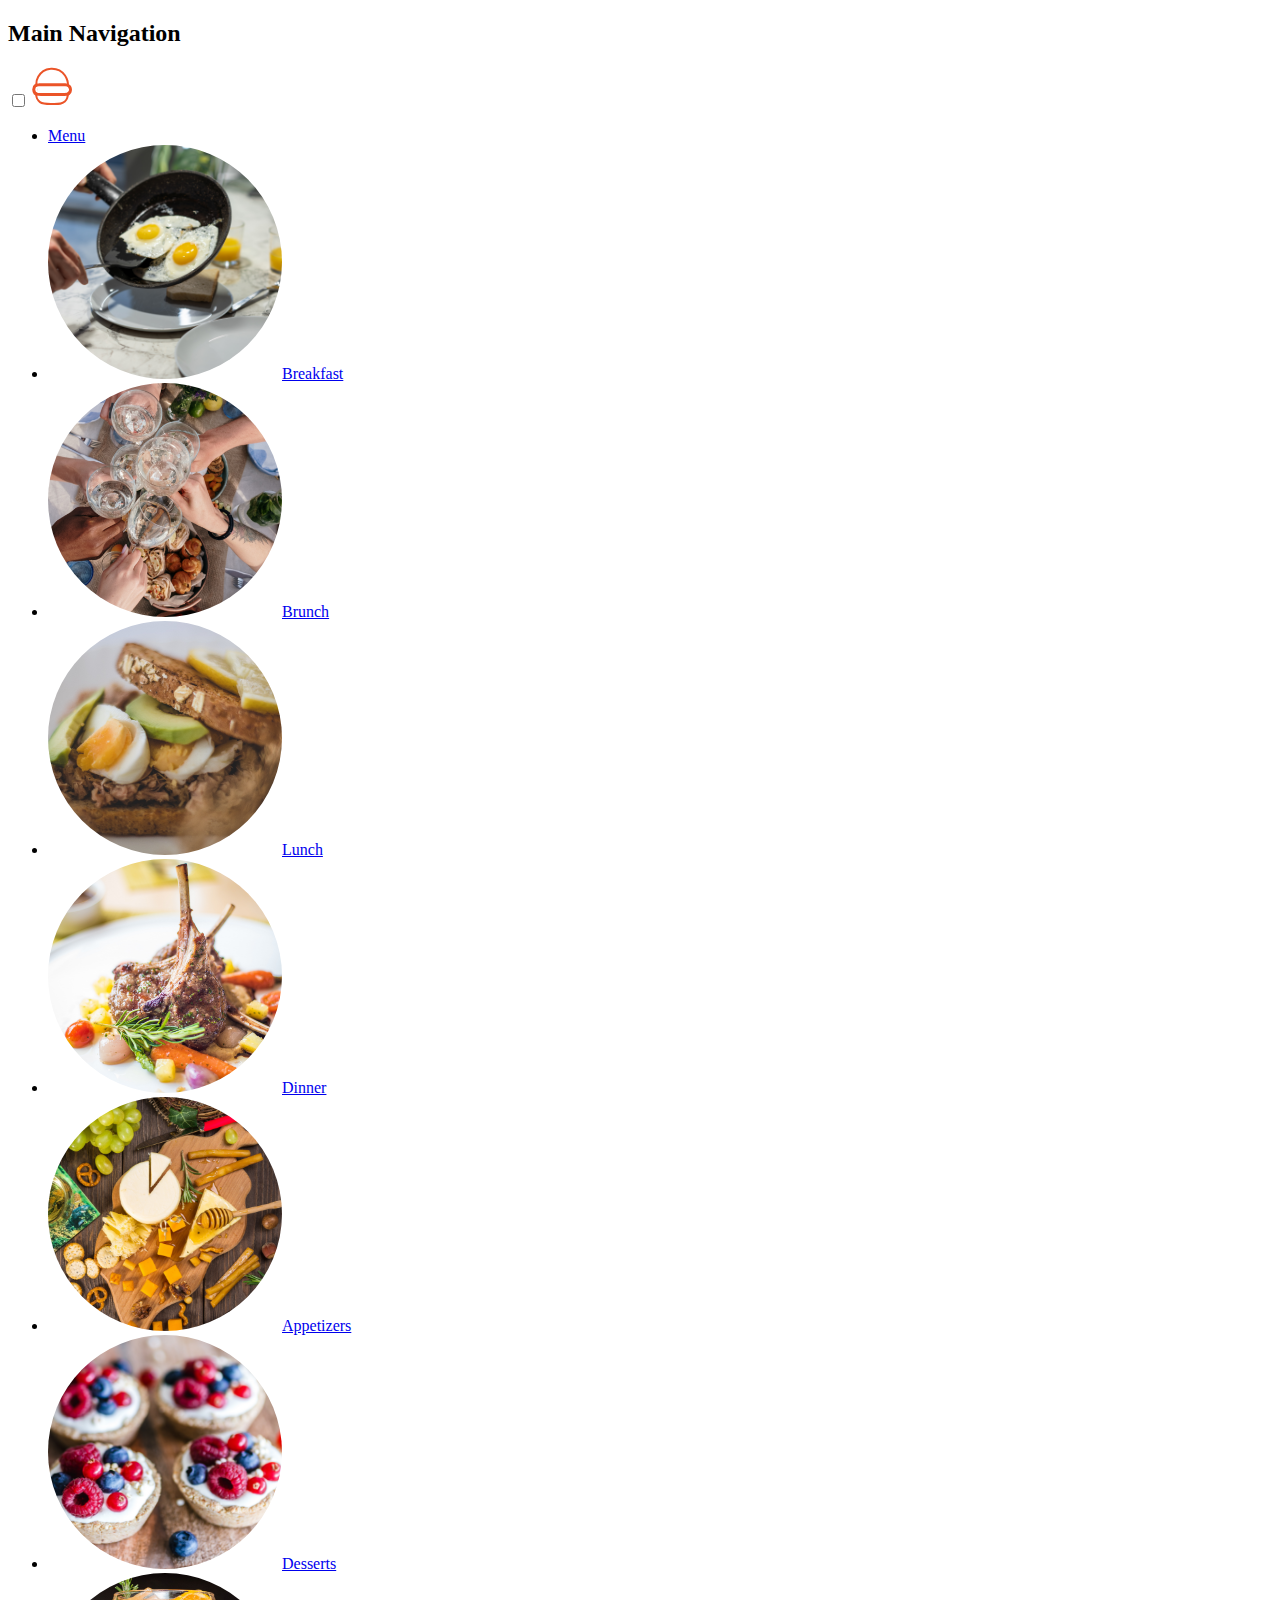
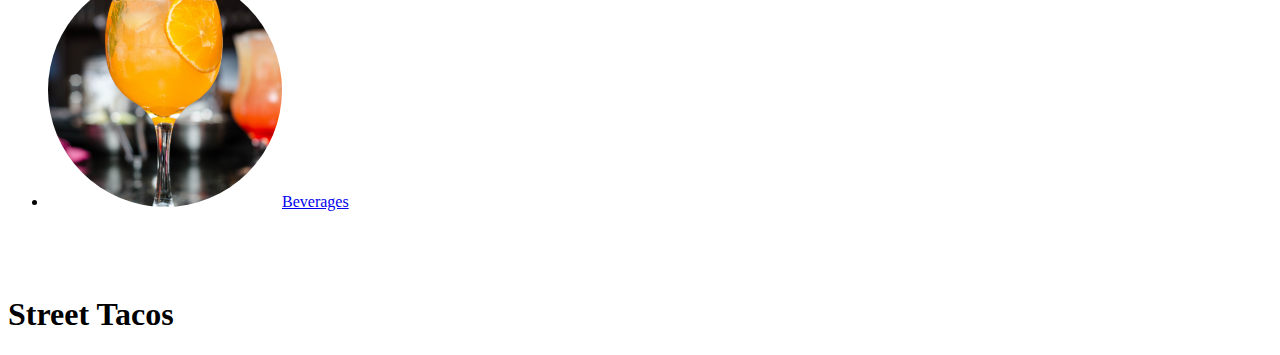
==== index.html @ 53598b69 "Updated Html" ====
<!DOCTYPE html>
<html lang="en">
<head>
    <meta charset="UTF-8">
    <meta name="viewport" content="width=device-width, initial-scale=1.0">
    <title>Good Eats- Street Tacos</title>
</head>
<body>
    <header>
        <nav class="main-nav">
            <h2>Main Navigation</h2>
            <input type="checkbox" id="dropdown">
            <label for="dropdown">
                <svg xmlns="http://www.w3.org/2000/svg" width="40" height="40" style="enable-background:new 0 0 40 40" xml:space="preserve">
                <path d="M36 17.6c.1 1.8.1 3.6.1 5.4.1 2.7 0 5.5-.9 8-.5 1.4-1.3 2.6-2.4 3.6-3.3 2.7-6 2.4-12.6 2.4-4.6 0-9.2.2-12.2-1.9-2.5-1.8-3.6-4.2-3.8-7.1-.2-3.6.1-7.2.1-10.8 0-2.6.6-5.1 1.9-7.4 2.5-4.5 7.3-7.5 12.4-8 .4-.1.9-.1 1.4-.1 5.2 0 10.1 2.6 13 6.8 1 1.5 1.8 3.1 2.3 4.9.4 1.3.6 2.7.7 4.2z" style="fill:none;stroke:#eb5428;stroke-width:2;stroke-miterlimit:10"/>
                <path d="M36.1 22.6c0 .5-.1 1-.5 1.4-.5.7-1.4 1.2-2.6 1.3-2.8.2-5.8.1-8.6.1h-12c-1.3 0-2.6 0-3.8-.1-1.1 0-2.4 0-3.3-.6-.8-.6-1.2-1.4-1.2-2.2 0-.9.3-1.8 1.5-2.3.9-.4 2-.5 3.1-.5 1.4 0 2.8-.1 4.3-.1h14.5c1.2 0 2.3 0 3.5.1 1.7.1 3.3-.1 4.4 1 .3.6.7 1.3.7 1.9z" style="fill:none;stroke:#fff;stroke-width:2.0832;stroke-miterlimit:10"/>
                <path d="M38.5 22.6c0 .9-.2 1.7-.5 2.5-.6 1.3-1.7 2.1-3 2.2-3.3.3-6.7.2-9.9.2H11.2c-1.5 0-3-.1-4.4-.1-1.3-.1-2.8 0-3.8-1-.9-1-1.3-2.5-1.3-3.8 0-1.6.3-3.1 1.7-4 1-.7 2.3-.8 3.5-.8 1.6-.1 3.3-.1 4.9-.1H28.5c1.3 0 2.7 0 4 .1 2 .1 3.8-.1 5.1 1.7.5.9.9 2 .9 3.1z" style="fill:none;stroke:#eb5428;stroke-width:2.9408;stroke-miterlimit:10"/>
              </svg>
            </label>
            <ul class="nav-list">
              <li class="home-link"><a href="#home">Menu</a></li>
              <li><a href="#Breakfast"><img src="images/breakfast.png" alt="eggs in pan">Breakfast<br></a></li>
              <li><a href="#Brunch"><img src="images/brunch.png" alt="drinks around">Brunch<br></a></li>
              <li><a href="#Lunch"><img src="images/lunch.png" alt="sandwiches">Lunch<br></a></li>
              <li><a href="#Dinner"><img src="images/dinner.png" alt="chops">Dinner<br></a></li>
              <li><a href="#Appetizers"><img src="images/appetizers.png" alt="snacks">Appetizers<br></a></li>
              <li><a href="#Desserts"><img src="images/desserts.png" alt="pastries">Desserts<br></a></li>
              <li><a href="#Beverages"><img src="images/beverages.png" alt="cocktail">Beverages<br></a></li>
              <svg xmlns="http://www.w3.org/2000/svg" class="icon icon-tabler icon-tabler-tools-kitchen" width="60" height="60" viewBox="0 0 24 24" stroke-width="1.5" stroke="#ffffff" fill="none" stroke-linecap="round" stroke-linejoin="round">
                <path stroke="none" d="M0 0h24v24H0z" fill="none"/>
                <path d="M4 3h8l-1 9h-6z"/>
                <path d="M7 18h2v3h-2z"/>
                <path d="M20 3v12h-5c-.023 -3.681 .184 -7.406 5 -12z"/>
                <path d="M20 15v6h-1v-3"/>
                <line x1="8" y1="12" x2="8" y2="18"/>
              </svg>
            </ul>
            
          </nav>
        <h1>Street Tacos</h1>


    </header>
</body>
</html>
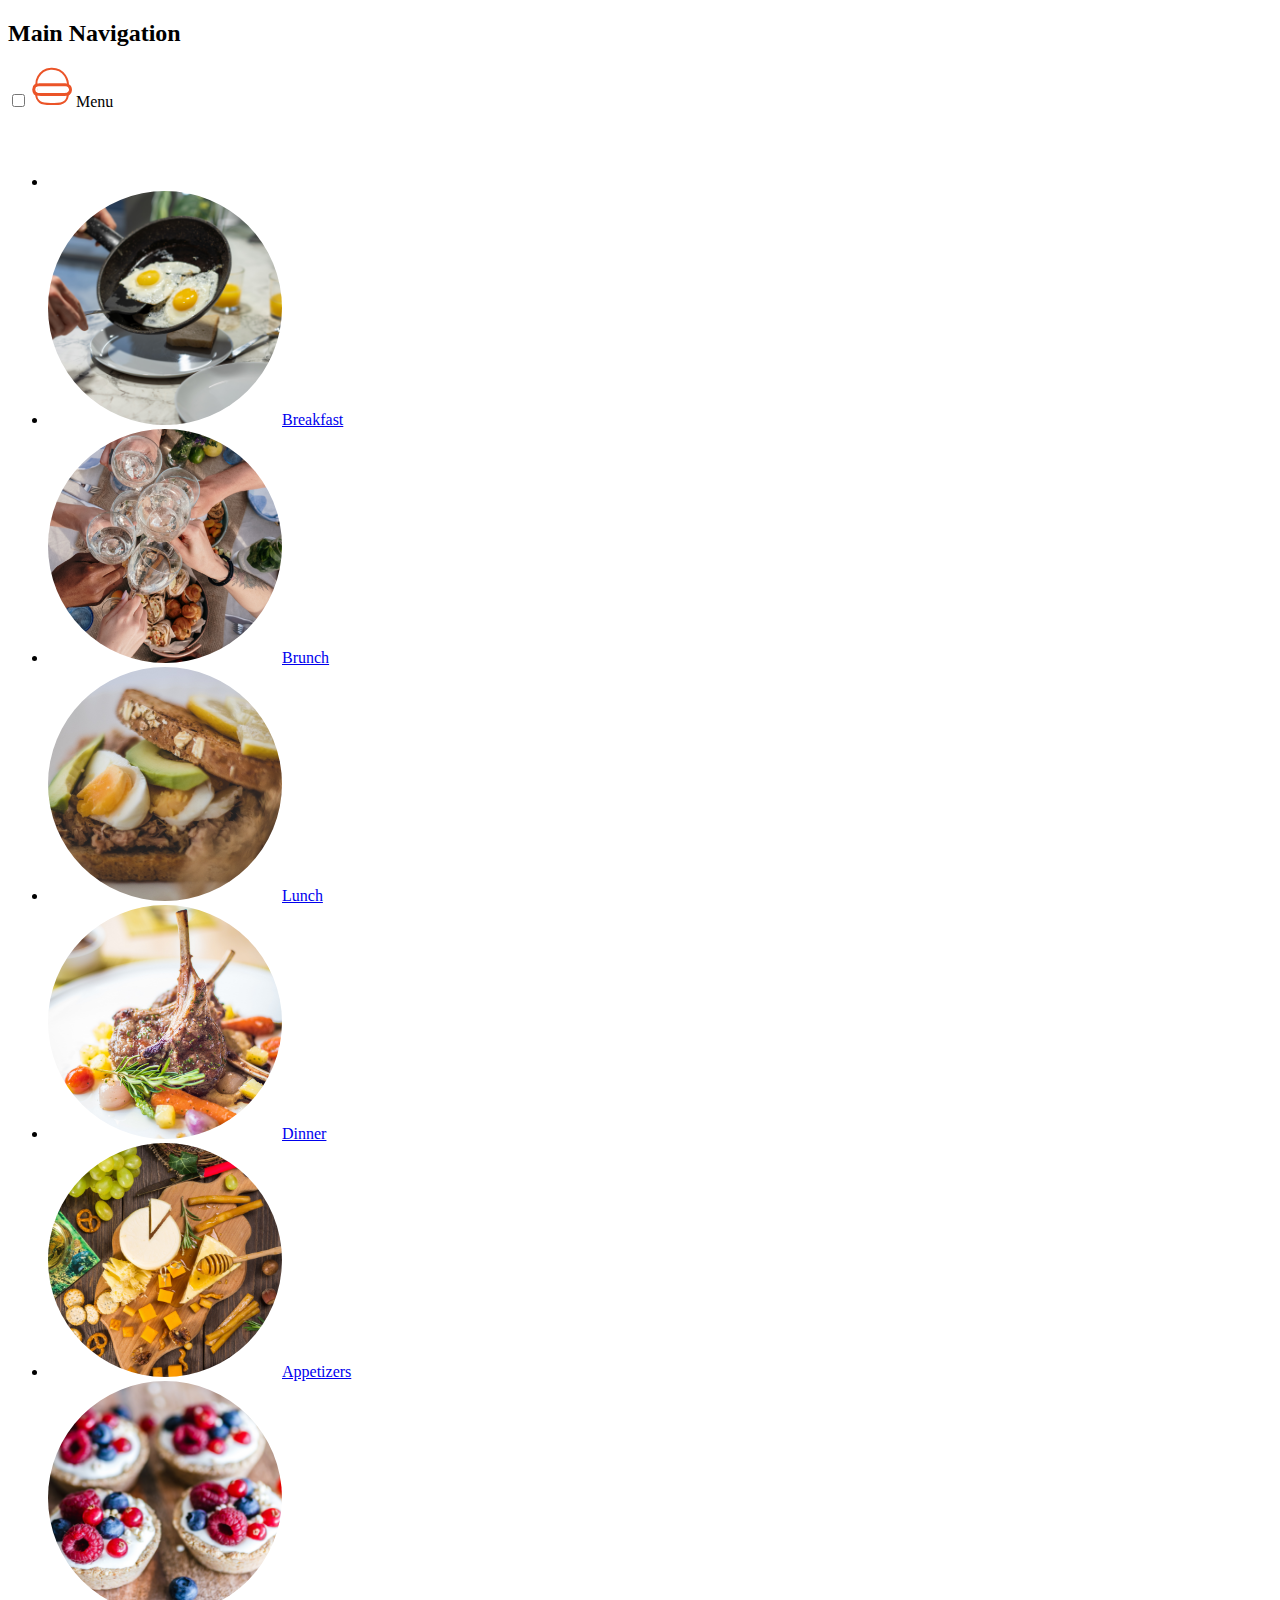
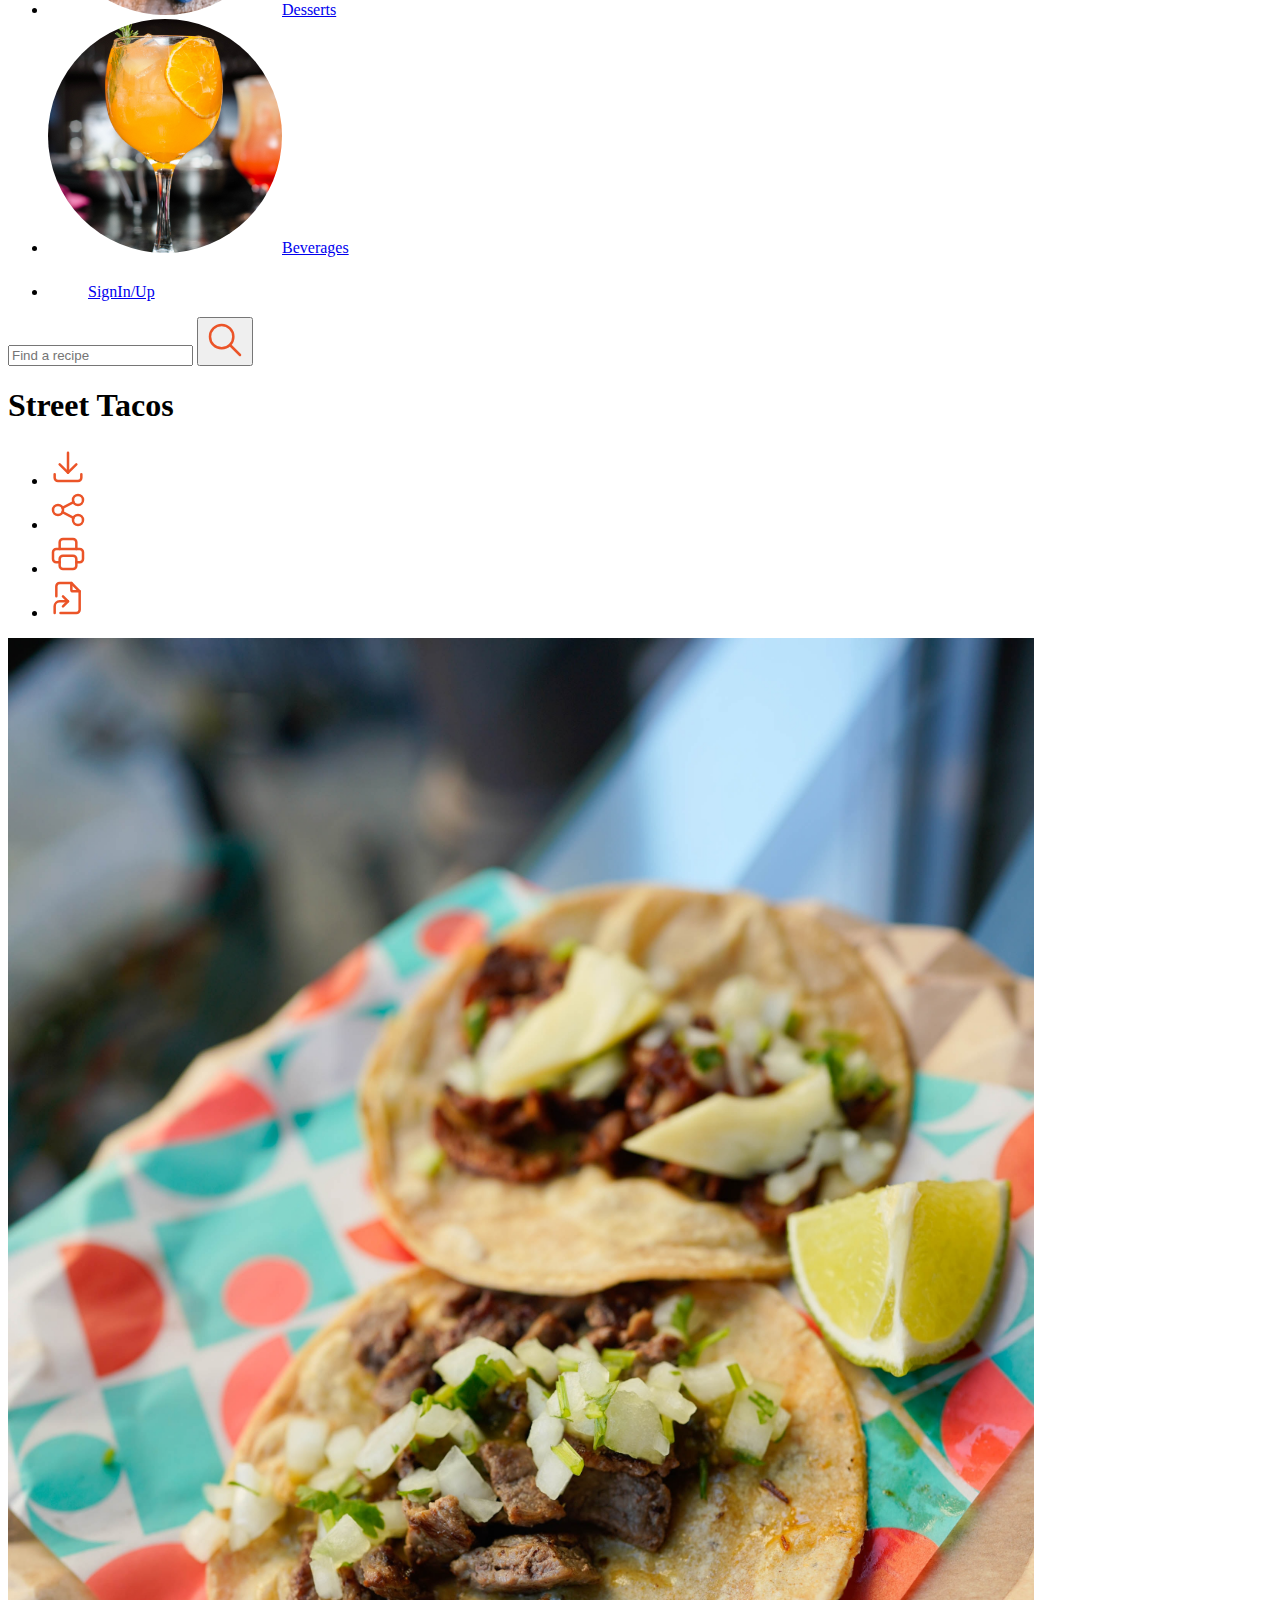
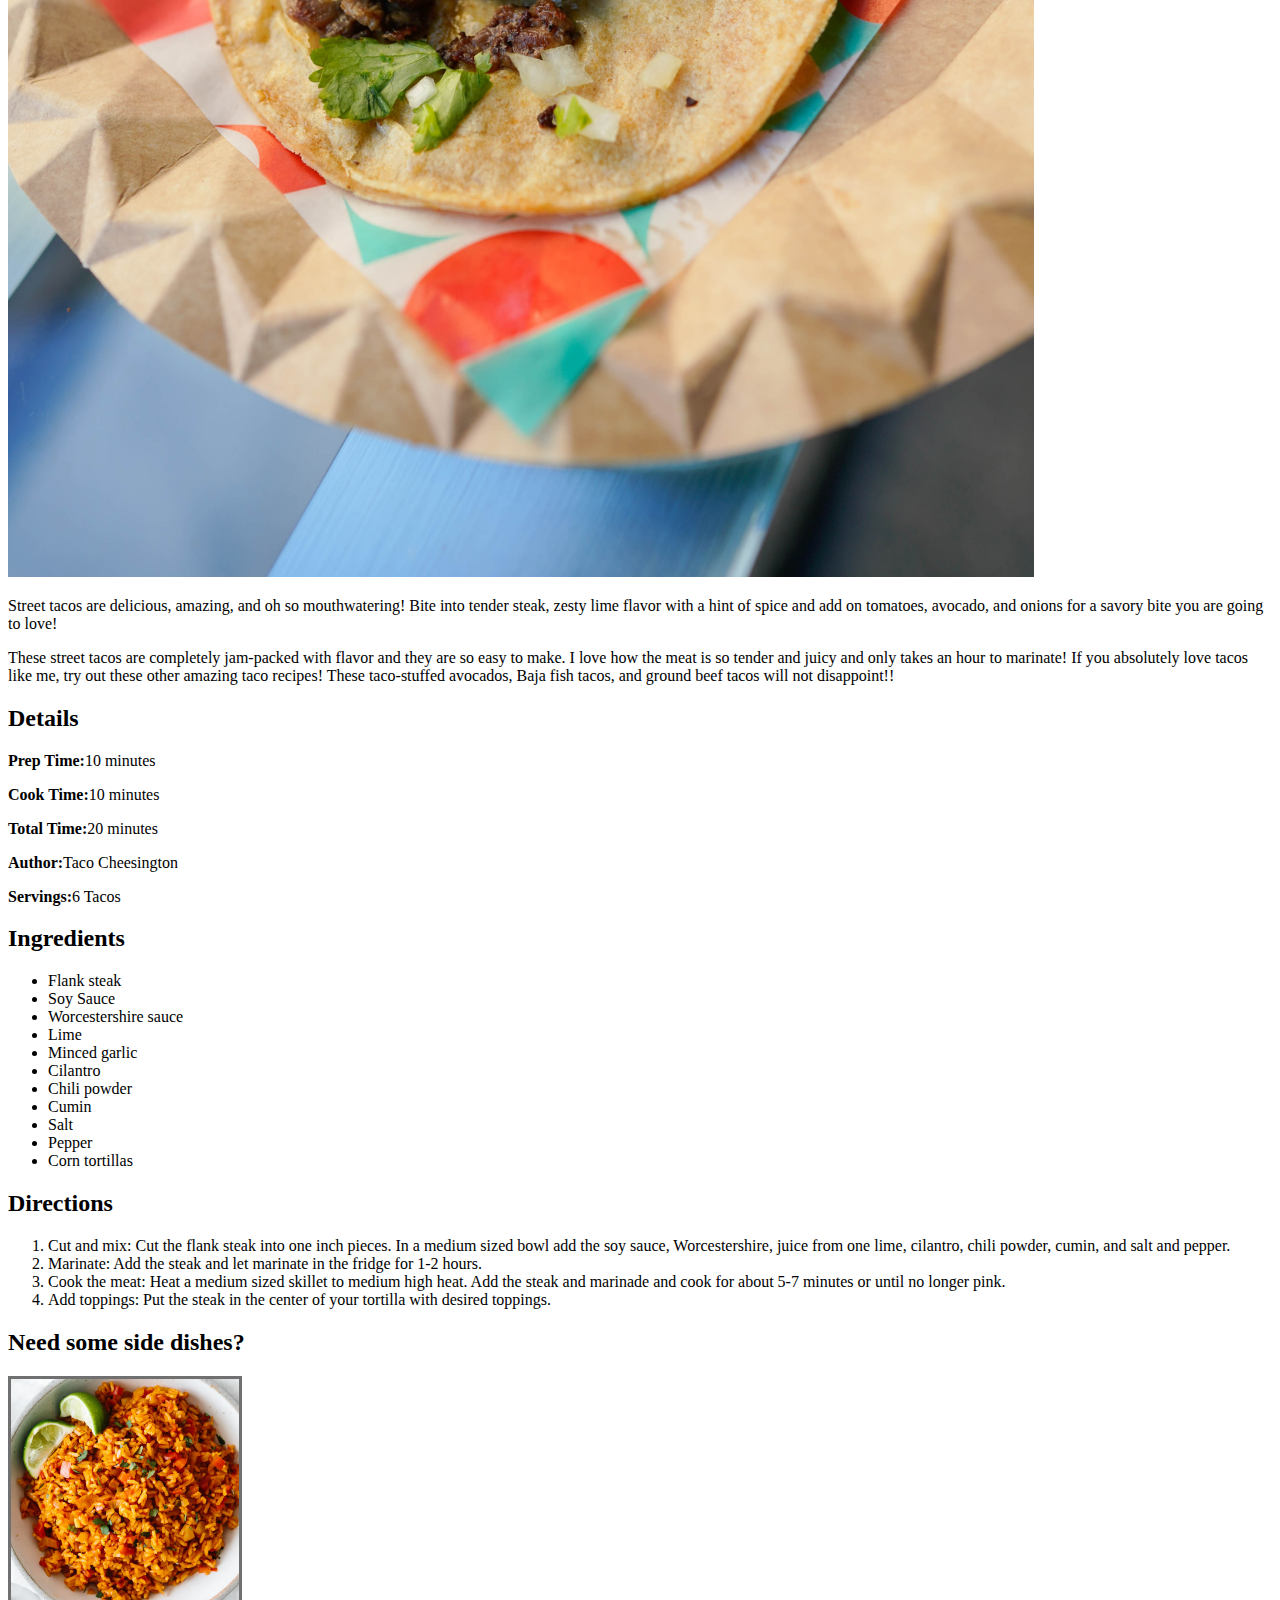
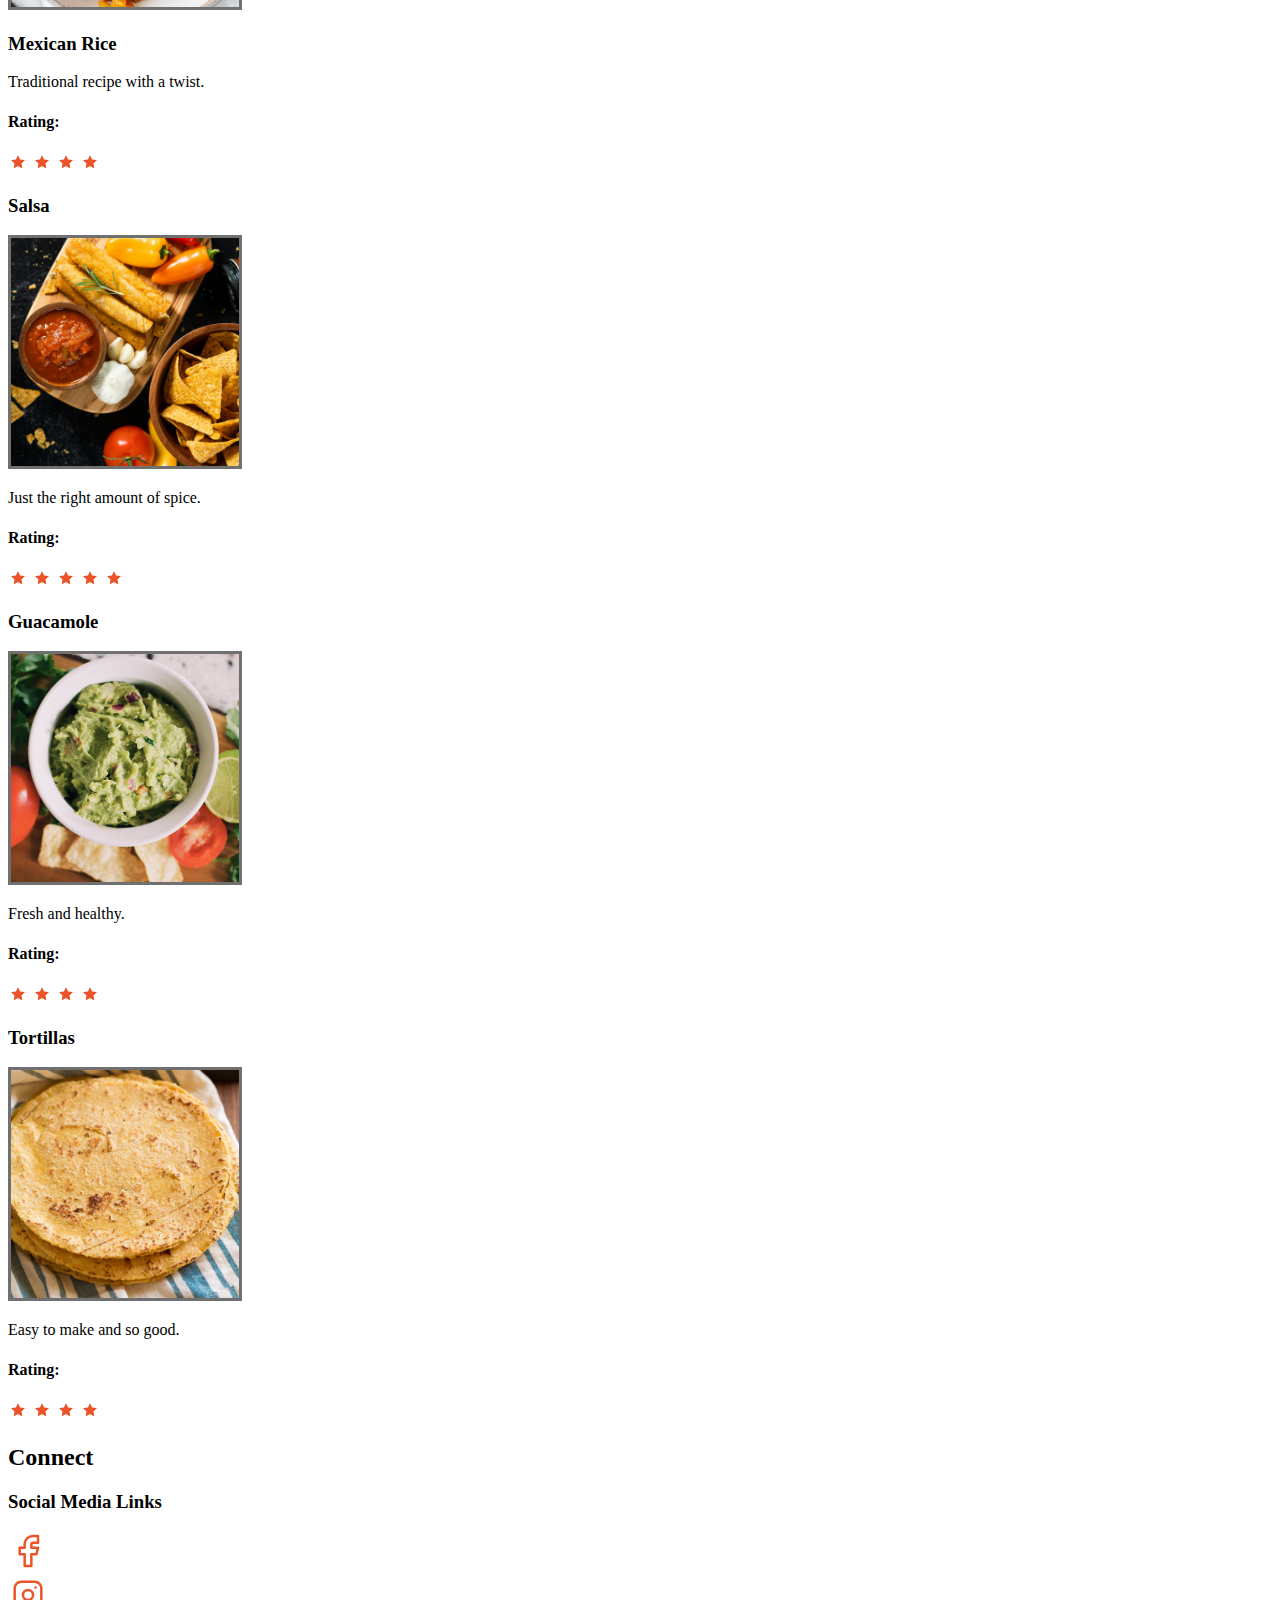
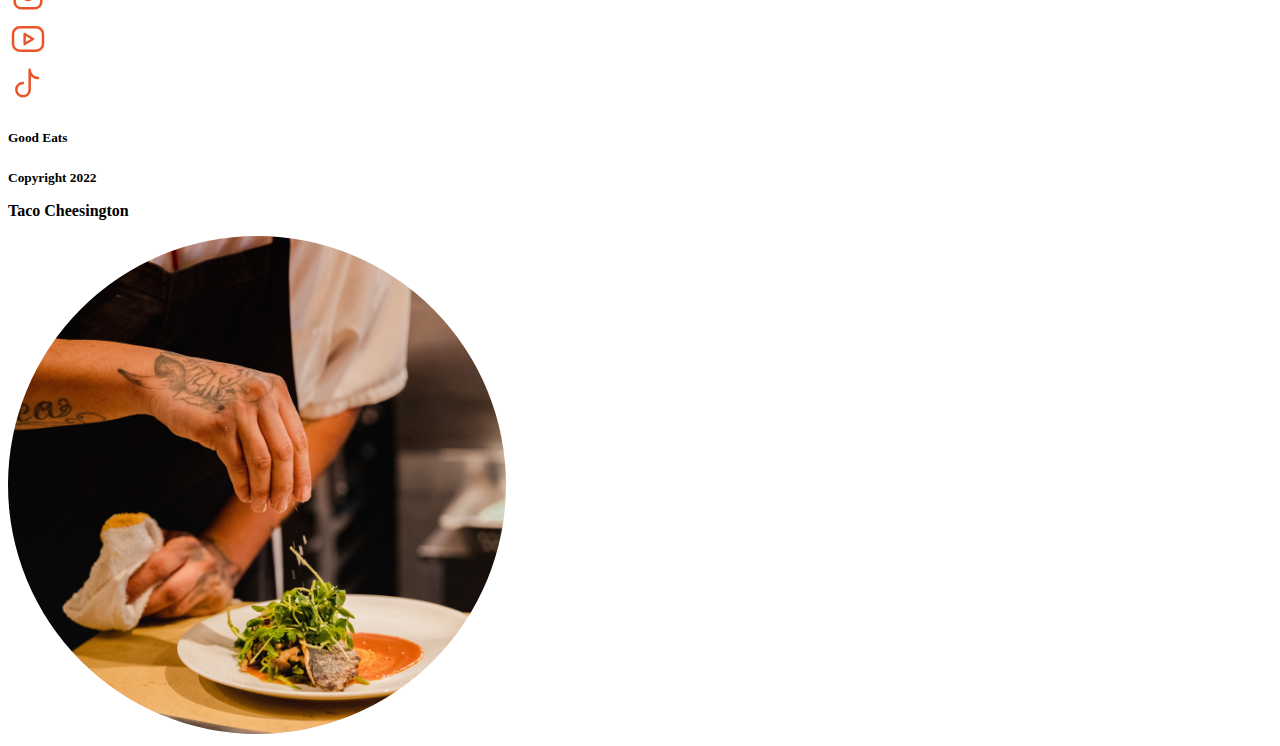
==== commit bfb0b2d0: "updated semantics" ====
--- a/index.html
+++ b/index.html
@@ -16,9 +16,19 @@
                 <path d="M36.1 22.6c0 .5-.1 1-.5 1.4-.5.7-1.4 1.2-2.6 1.3-2.8.2-5.8.1-8.6.1h-12c-1.3 0-2.6 0-3.8-.1-1.1 0-2.4 0-3.3-.6-.8-.6-1.2-1.4-1.2-2.2 0-.9.3-1.8 1.5-2.3.9-.4 2-.5 3.1-.5 1.4 0 2.8-.1 4.3-.1h14.5c1.2 0 2.3 0 3.5.1 1.7.1 3.3-.1 4.4 1 .3.6.7 1.3.7 1.9z" style="fill:none;stroke:#fff;stroke-width:2.0832;stroke-miterlimit:10"/>
                 <path d="M38.5 22.6c0 .9-.2 1.7-.5 2.5-.6 1.3-1.7 2.1-3 2.2-3.3.3-6.7.2-9.9.2H11.2c-1.5 0-3-.1-4.4-.1-1.3-.1-2.8 0-3.8-1-.9-1-1.3-2.5-1.3-3.8 0-1.6.3-3.1 1.7-4 1-.7 2.3-.8 3.5-.8 1.6-.1 3.3-.1 4.9-.1H28.5c1.3 0 2.7 0 4 .1 2 .1 3.8-.1 5.1 1.7.5.9.9 2 .9 3.1z" style="fill:none;stroke:#eb5428;stroke-width:2.9408;stroke-miterlimit:10"/>
               </svg>
+              Menu
             </label>
             <ul class="nav-list">
-              <li class="home-link"><a href="#home">Menu</a></li>
+              <li class="logo"><a href="#home">
+                <svg xmlns="http://www.w3.org/2000/svg" class="icon icon-tabler icon-tabler-tools-kitchen" width="60" height="60" viewBox="0 0 24 24" stroke-width="1.5" stroke="#ffffff" fill="none" stroke-linecap="round" stroke-linejoin="round">
+                  <path stroke="none" d="M0 0h24v24H0z" fill="none"/>
+                  <path d="M4 3h8l-1 9h-6z" />
+                  <path d="M7 18h2v3h-2z" />
+                  <path d="M20 3v12h-5c-.023 -3.681 .184 -7.406 5 -12z" />
+                  <path d="M20 15v6h-1v-3" />
+                  <line x1="8" y1="12" x2="8" y2="18" />
+                </svg>
+              </a></li>
               <li><a href="#Breakfast"><img src="images/breakfast.png" alt="eggs in pan">Breakfast<br></a></li>
               <li><a href="#Brunch"><img src="images/brunch.png" alt="drinks around">Brunch<br></a></li>
               <li><a href="#Lunch"><img src="images/lunch.png" alt="sandwiches">Lunch<br></a></li>
@@ -26,20 +36,235 @@
               <li><a href="#Appetizers"><img src="images/appetizers.png" alt="snacks">Appetizers<br></a></li>
               <li><a href="#Desserts"><img src="images/desserts.png" alt="pastries">Desserts<br></a></li>
               <li><a href="#Beverages"><img src="images/beverages.png" alt="cocktail">Beverages<br></a></li>
-              <svg xmlns="http://www.w3.org/2000/svg" class="icon icon-tabler icon-tabler-tools-kitchen" width="60" height="60" viewBox="0 0 24 24" stroke-width="1.5" stroke="#ffffff" fill="none" stroke-linecap="round" stroke-linejoin="round">
-                <path stroke="none" d="M0 0h24v24H0z" fill="none"/>
-                <path d="M4 3h8l-1 9h-6z"/>
-                <path d="M7 18h2v3h-2z"/>
-                <path d="M20 3v12h-5c-.023 -3.681 .184 -7.406 5 -12z"/>
-                <path d="M20 15v6h-1v-3"/>
-                <line x1="8" y1="12" x2="8" y2="18"/>
-              </svg>
+              <li>
+                <a href="#SignIn/Up"><svg xmlns="http://www.w3.org/2000/svg" class="icon icon-tabler icon-tabler-user-circle" width="40" height="40" viewBox="0 0 24 24" stroke-width="1.5" stroke="#ffffff" fill="none" stroke-linecap="round" stroke-linejoin="round">
+                <path stroke="none" d="M0 0h24v24H0z" fill="none"/>
+                <circle cx="12" cy="12" r="9" />
+                <circle cx="12" cy="10" r="3" />
+                <path d="M6.168 18.849a4 4 0 0 1 3.832 -2.849h4a4 4 0 0 1 3.834 2.855"/>
+              </svg>SignIn/Up</a>
+              </li>
             </ul>
-            
           </nav>
-        <h1>Street Tacos</h1>
+        <form>
+        <input type="text" id="menu-search" placeholder="Find a recipe" />
+        <button><svg xmlns="http://www.w3.org/2000/svg" class="icon icon-tabler icon-tabler-search" width="40" height="40" viewBox="0 0 24 24" stroke-width="1.5" stroke="#EB5428" fill="none" stroke-linecap="round" stroke-linejoin="round">
+          <path stroke="none" d="M0 0h24v24H0z" fill="none"/>
+          <circle cx="10" cy="10" r="7" />
+          <line x1="21" y1="21" x2="15" y2="15" />
+      </svg></button>
+        </form>
+    </header>
+    <main>
+      <h1>Street Tacos</h1>
+      <section>
+        <menu>
+          <li><svg xmlns="http://www.w3.org/2000/svg" class="icon icon-tabler icon-tabler-download" width="40" height="40" viewBox="0 0 24 24" stroke-width="1.5" stroke="#EB5428" fill="none" stroke-linecap="round" stroke-linejoin="round">
+            <path stroke="none" d="M0 0h24v24H0z" fill="none"/>
+            <path d="M4 17v2a2 2 0 0 0 2 2h12a2 2 0 0 0 2 -2v-2" />
+            <polyline points="7 11 12 16 17 11" />
+            <line x1="12" y1="4" x2="12" y2="16" />
+          </svg></li>
+          <li><svg xmlns="http://www.w3.org/2000/svg" class="icon icon-tabler icon-tabler-share" width="40" height="40" viewBox="0 0 24 24" stroke-width="1.5" stroke="#EB5428" fill="none" stroke-linecap="round" stroke-linejoin="round">
+            <path stroke="none" d="M0 0h24v24H0z" fill="none"/>
+            <circle cx="6" cy="12" r="3" />
+            <circle cx="18" cy="6" r="3" />
+            <circle cx="18" cy="18" r="3" />
+            <line x1="8.7" y1="10.7" x2="15.3" y2="7.3" />
+            <line x1="8.7" y1="13.3" x2="15.3" y2="16.7" />
+          </svg></li>
+          <li><svg xmlns="http://www.w3.org/2000/svg" class="icon icon-tabler icon-tabler-printer" width="40" height="40" viewBox="0 0 24 24" stroke-width="1.5" stroke="#EB5428" fill="none" stroke-linecap="round" stroke-linejoin="round">
+            <path stroke="none" d="M0 0h24v24H0z" fill="none"/>
+            <path d="M17 17h2a2 2 0 0 0 2 -2v-4a2 2 0 0 0 -2 -2h-14a2 2 0 0 0 -2 2v4a2 2 0 0 0 2 2h2" />
+            <path d="M17 9v-4a2 2 0 0 0 -2 -2h-6a2 2 0 0 0 -2 2v4" />
+            <rect x="7" y="13" width="10" height="8" rx="2" />
+          </svg></li>
+          <li><svg xmlns="http://www.w3.org/2000/svg" class="icon icon-tabler icon-tabler-file-symlink" width="40" height="40" viewBox="0 0 24 24" stroke-width="1.5" stroke="#EB5428" fill="none" stroke-linecap="round" stroke-linejoin="round">
+            <path stroke="none" d="M0 0h24v24H0z" fill="none"/>
+            <path d="M4 21v-4a3 3 0 0 1 3 -3h5" />
+            <path d="M9 17l3 -3l-3 -3" />
+            <path d="M14 3v4a1 1 0 0 0 1 1h4" />
+            <path d="M5 11v-6a2 2 0 0 1 2 -2h7l5 5v11a2 2 0 0 1 -2 2h-9.5" />
+          </svg></li>
+        </menu>
+        <img src="images/street-tacos.png" alt="tacos">
+        <div>
+        <p>
+      Street tacos are delicious, amazing, and oh so mouthwatering! Bite into tender steak, zesty lime flavor with a hint of spice and add on tomatoes, avocado, and onions for a savory bite you are going to love!
+        </p>
+        <p>
+      These street tacos are completely jam-packed with flavor and they are so easy to make. I love how the meat is so tender and juicy and only takes an hour to marinate! If you absolutely love tacos like me, try out these other amazing taco recipes! These taco-stuffed avocados, Baja fish tacos, and ground beef tacos will not disappoint!!
+        </p>
+      </div>
+      </section>
+      <section> 
+        <h2>Details</h2>
+        <p><strong>Prep Time:</strong>10 minutes</p> 
+        <p><strong>Cook Time:</strong>10 minutes</p>
+        <p><strong>Total Time:</strong>20 minutes</p>
+        <p><strong>Author:</strong>Taco Cheesington</p>
+        <p><strong>Servings:</strong>6 Tacos</p>
+      </section>
+      <section>
+        <h2>Ingredients</h2>
+        <ul>
+            <li>Flank steak</li>
+            <li>Soy Sauce</li>
+            <li>Worcestershire sauce</li>
+            <li>Lime</li>
+            <li>Minced garlic</li>
+            <li>Cilantro</li>
+            <li>Chili powder</li>
+            <li>Cumin</li>
+            <li>Salt</li>
+            <li>Pepper</li>
+            <li>Corn tortillas</li>
+        </ul>
+      </section>
+      <section>
+        <h2>Directions</h2>
+               <ol>
+            <li>Cut and mix: Cut the flank steak into one inch pieces. In a medium sized bowl add the soy sauce, Worcestershire, juice from one lime, cilantro, chili powder, cumin, and salt and pepper.</li>
+            <li>Marinate: Add the steak and let marinate in the fridge for 1-2 hours.</li>
+            <li>Cook the meat: Heat a medium sized skillet to medium high heat. Add the steak and marinade and cook for about 5-7 minutes or until no longer pink.</li>
+            <li>Add toppings: Put the steak in the center of your tortilla with desired toppings.</li>
+              </ol>
+      </section>
+      <section>
+        <h2>Need some side dishes?</h2>
+        <div>
+          <img src="images/mexican-rice.png" alt="rice">
+          <div>
+          <h3>Mexican Rice</h3>
+          <p>Traditional recipe with a twist.</p>
+            <h4>Rating:</h4> 
+            <svg xmlns="http://www.w3.org/2000/svg" class="icon icon-tabler icon-tabler-star" width="20" height="20" viewBox="0 0 24 24" stroke-width="1.5" stroke="#ffff" fill="#EB5428" stroke-linecap="round" stroke-linejoin="round">
+              <path stroke="none" d="M0 0h24v24H0z" fill="none"/>
+              <path d="M12 17.75l-6.172 3.245l1.179 -6.873l-5 -4.867l6.9 -1l3.086 -6.253l3.086 6.253l6.9 1l-5 4.867l1.179 6.873z" />
+            </svg>
+            <svg xmlns="http://www.w3.org/2000/svg" class="icon icon-tabler icon-tabler-star" width="20" height="20" viewBox="0 0 24 24" stroke-width="1.5" stroke="#ffff" fill="#EB5428" stroke-linecap="round" stroke-linejoin="round">
+              <path stroke="none" d="M0 0h24v24H0z" fill="none"/>
+              <path d="M12 17.75l-6.172 3.245l1.179 -6.873l-5 -4.867l6.9 -1l3.086 -6.253l3.086 6.253l6.9 1l-5 4.867l1.179 6.873z" />
+            </svg>
+            <svg xmlns="http://www.w3.org/2000/svg" class="icon icon-tabler icon-tabler-star" width="20" height="20" viewBox="0 0 24 24" stroke-width="1.5" stroke="#ffff" fill="#EB5428" stroke-linecap="round" stroke-linejoin="round">
+              <path stroke="none" d="M0 0h24v24H0z" fill="none"/>
+              <path d="M12 17.75l-6.172 3.245l1.179 -6.873l-5 -4.867l6.9 -1l3.086 -6.253l3.086 6.253l6.9 1l-5 4.867l1.179 6.873z" />
+            </svg>
+            <svg xmlns="http://www.w3.org/2000/svg" class="icon icon-tabler icon-tabler-star" width="20" height="20" viewBox="0 0 24 24" stroke-width="1.5" stroke="#ffff" fill="#EB5428" stroke-linecap="round" stroke-linejoin="round">
+              <path stroke="none" d="M0 0h24v24H0z" fill="none"/>
+              <path d="M12 17.75l-6.172 3.245l1.179 -6.873l-5 -4.867l6.9 -1l3.086 -6.253l3.086 6.253l6.9 1l-5 4.867l1.179 6.873z" />
+            </svg>
+          </div>
+        </div>
 
+          <h3>Salsa</h3>
+          <div>
+            <img src="images/salsa.png" alt="salsa">
+            <div>
+            <p>Just the right amount of spice.</p>
+              <h4>Rating:</h4> 
+              <svg xmlns="http://www.w3.org/2000/svg" class="icon icon-tabler icon-tabler-star" width="20" height="20" viewBox="0 0 24 24" stroke-width="1.5" stroke="#ffff" fill="#EB5428" stroke-linecap="round" stroke-linejoin="round">
+                <path stroke="none" d="M0 0h24v24H0z" fill="none"/>
+                <path d="M12 17.75l-6.172 3.245l1.179 -6.873l-5 -4.867l6.9 -1l3.086 -6.253l3.086 6.253l6.9 1l-5 4.867l1.179 6.873z" />
+              </svg>
+              <svg xmlns="http://www.w3.org/2000/svg" class="icon icon-tabler icon-tabler-star" width="20" height="20" viewBox="0 0 24 24" stroke-width="1.5" stroke="#ffff" fill="#EB5428" stroke-linecap="round" stroke-linejoin="round">
+                <path stroke="none" d="M0 0h24v24H0z" fill="none"/>
+                <path d="M12 17.75l-6.172 3.245l1.179 -6.873l-5 -4.867l6.9 -1l3.086 -6.253l3.086 6.253l6.9 1l-5 4.867l1.179 6.873z" />
+              </svg>
+              <svg xmlns="http://www.w3.org/2000/svg" class="icon icon-tabler icon-tabler-star" width="20" height="20" viewBox="0 0 24 24" stroke-width="1.5" stroke="#ffff" fill="#EB5428" stroke-linecap="round" stroke-linejoin="round">
+                <path stroke="none" d="M0 0h24v24H0z" fill="none"/>
+                <path d="M12 17.75l-6.172 3.245l1.179 -6.873l-5 -4.867l6.9 -1l3.086 -6.253l3.086 6.253l6.9 1l-5 4.867l1.179 6.873z" />
+              </svg>
+              <svg xmlns="http://www.w3.org/2000/svg" class="icon icon-tabler icon-tabler-star" width="20" height="20" viewBox="0 0 24 24" stroke-width="1.5" stroke="#ffff" fill="#EB5428" stroke-linecap="round" stroke-linejoin="round">
+                <path stroke="none" d="M0 0h24v24H0z" fill="none"/>
+                <path d="M12 17.75l-6.172 3.245l1.179 -6.873l-5 -4.867l6.9 -1l3.086 -6.253l3.086 6.253l6.9 1l-5 4.867l1.179 6.873z" />
+              </svg>
+              <svg xmlns="http://www.w3.org/2000/svg" class="icon icon-tabler icon-tabler-star" width="20" height="20" viewBox="0 0 24 24" stroke-width="1.5" stroke="#ffff" fill="#EB5428" stroke-linecap="round" stroke-linejoin="round">
+                <path stroke="none" d="M0 0h24v24H0z" fill="none"/>
+                <path d="M12 17.75l-6.172 3.245l1.179 -6.873l-5 -4.867l6.9 -1l3.086 -6.253l3.086 6.253l6.9 1l-5 4.867l1.179 6.873z" />
+              </svg>
+            </div>
+          </div>
+          <h3>Guacamole</h3>
+          <div>
+            <img src="images/guacamole.png" alt="guac">
+            <div>
+            <p>Fresh and healthy.</p>
+              <h4>Rating:</h4>
+              <svg xmlns="http://www.w3.org/2000/svg" class="icon icon-tabler icon-tabler-star" width="20" height="20" viewBox="0 0 24 24" stroke-width="1.5" stroke="#ffff" fill="#EB5428" stroke-linecap="round" stroke-linejoin="round">
+                <path stroke="none" d="M0 0h24v24H0z" fill="none"/>
+                <path d="M12 17.75l-6.172 3.245l1.179 -6.873l-5 -4.867l6.9 -1l3.086 -6.253l3.086 6.253l6.9 1l-5 4.867l1.179 6.873z" />
+              </svg>
+              <svg xmlns="http://www.w3.org/2000/svg" class="icon icon-tabler icon-tabler-star" width="20" height="20" viewBox="0 0 24 24" stroke-width="1.5" stroke="#ffff" fill="#EB5428" stroke-linecap="round" stroke-linejoin="round">
+                <path stroke="none" d="M0 0h24v24H0z" fill="none"/>
+                <path d="M12 17.75l-6.172 3.245l1.179 -6.873l-5 -4.867l6.9 -1l3.086 -6.253l3.086 6.253l6.9 1l-5 4.867l1.179 6.873z" />
+              </svg>
+              <svg xmlns="http://www.w3.org/2000/svg" class="icon icon-tabler icon-tabler-star" width="20" height="20" viewBox="0 0 24 24" stroke-width="1.5" stroke="#ffff" fill="#EB5428" stroke-linecap="round" stroke-linejoin="round">
+                <path stroke="none" d="M0 0h24v24H0z" fill="none"/>
+                <path d="M12 17.75l-6.172 3.245l1.179 -6.873l-5 -4.867l6.9 -1l3.086 -6.253l3.086 6.253l6.9 1l-5 4.867l1.179 6.873z" />
+              </svg>
+              <svg xmlns="http://www.w3.org/2000/svg" class="icon icon-tabler icon-tabler-star" width="20" height="20" viewBox="0 0 24 24" stroke-width="1.5" stroke="#ffff" fill="#EB5428" stroke-linecap="round" stroke-linejoin="round">
+                <path stroke="none" d="M0 0h24v24H0z" fill="none"/>
+                <path d="M12 17.75l-6.172 3.245l1.179 -6.873l-5 -4.867l6.9 -1l3.086 -6.253l3.086 6.253l6.9 1l-5 4.867l1.179 6.873z" />
+              </svg>
+            </div>
+          </div>
 
-    </header>
+          <h3>Tortillas</h3>
+          <div>
+            <img src="images/tortillas.png" alt="tortillas">
+            <div>
+          <div>
+            <p>Easy to make and so good.</p>
+              <h4>Rating:</h4>
+              <svg xmlns="http://www.w3.org/2000/svg" class="icon icon-tabler icon-tabler-star" width="20" height="20" viewBox="0 0 24 24" stroke-width="1.5" stroke="#ffff" fill="#EB5428" stroke-linecap="round" stroke-linejoin="round">
+                <path stroke="none" d="M0 0h24v24H0z" fill="none"/>
+                <path d="M12 17.75l-6.172 3.245l1.179 -6.873l-5 -4.867l6.9 -1l3.086 -6.253l3.086 6.253l6.9 1l-5 4.867l1.179 6.873z" />
+              </svg>
+              <svg xmlns="http://www.w3.org/2000/svg" class="icon icon-tabler icon-tabler-star" width="20" height="20" viewBox="0 0 24 24" stroke-width="1.5" stroke="#ffff" fill="#EB5428" stroke-linecap="round" stroke-linejoin="round">
+                <path stroke="none" d="M0 0h24v24H0z" fill="none"/>
+                <path d="M12 17.75l-6.172 3.245l1.179 -6.873l-5 -4.867l6.9 -1l3.086 -6.253l3.086 6.253l6.9 1l-5 4.867l1.179 6.873z" />
+              </svg>
+              <svg xmlns="http://www.w3.org/2000/svg" class="icon icon-tabler icon-tabler-star" width="20" height="20" viewBox="0 0 24 24" stroke-width="1.5" stroke="#ffff" fill="#EB5428" stroke-linecap="round" stroke-linejoin="round">
+                <path stroke="none" d="M0 0h24v24H0z" fill="none"/>
+                <path d="M12 17.75l-6.172 3.245l1.179 -6.873l-5 -4.867l6.9 -1l3.086 -6.253l3.086 6.253l6.9 1l-5 4.867l1.179 6.873z" />
+              </svg>
+              <svg xmlns="http://www.w3.org/2000/svg" class="icon icon-tabler icon-tabler-star" width="20" height="20" viewBox="0 0 24 24" stroke-width="1.5" stroke="#ffff" fill="#EB5428" stroke-linecap="round" stroke-linejoin="round">
+                <path stroke="none" d="M0 0h24v24H0z" fill="none"/>
+                <path d="M12 17.75l-6.172 3.245l1.179 -6.873l-5 -4.867l6.9 -1l3.086 -6.253l3.086 6.253l6.9 1l-5 4.867l1.179 6.873z" />
+              </svg>
+            </div>
+          </div>
+      </section>
+      <section>
+        <h2>Connect</h2>
+            <h3>Social Media Links</h3>
+            <li><svg xmlns="http://www.w3.org/2000/svg" class="icon icon-tabler icon-tabler-brand-facebook" width="40" height="40" viewBox="0 0 24 24" stroke-width="1.5" stroke="#EB5428" fill="none" stroke-linecap="round" stroke-linejoin="round">
+              <path stroke="none" d="M0 0h24v24H0z" fill="none"/>
+              <path d="M7 10v4h3v7h4v-7h3l1 -4h-4v-2a1 1 0 0 1 1 -1h3v-4h-3a5 5 0 0 0 -5 5v2h-3" />
+            </svg></li>
+            <li><svg xmlns="http://www.w3.org/2000/svg" class="icon icon-tabler icon-tabler-brand-instagram" width="40" height="40" viewBox="0 0 24 24" stroke-width="1.5" stroke="#EB5428" fill="none" stroke-linecap="round" stroke-linejoin="round">
+              <path stroke="none" d="M0 0h24v24H0z" fill="none"/>
+              <rect x="4" y="4" width="16" height="16" rx="4" />
+              <circle cx="12" cy="12" r="3" />
+              <line x1="16.5" y1="7.5" x2="16.5" y2="7.501" />
+            </svg></li>
+            <li><svg xmlns="http://www.w3.org/2000/svg" class="icon icon-tabler icon-tabler-brand-youtube" width="40" height="40" viewBox="0 0 24 24" stroke-width="1.5" stroke="#EB5428" fill="none" stroke-linecap="round" stroke-linejoin="round">
+              <path stroke="none" d="M0 0h24v24H0z" fill="none"/>
+              <rect x="3" y="5" width="18" height="14" rx="4" />
+              <path d="M10 9l5 3l-5 3z" />
+            </svg></li>
+            <li><svg xmlns="http://www.w3.org/2000/svg" class="icon icon-tabler icon-tabler-brand-tiktok" width="40" height="40" viewBox="0 0 24 24" stroke-width="1.5" stroke="#EB5428" fill="none" stroke-linecap="round" stroke-linejoin="round">
+              <path stroke="none" d="M0 0h24v24H0z" fill="none"/>
+              <path d="M9 12a4 4 0 1 0 4 4v-12a5 5 0 0 0 5 5" />
+            </svg></li>
+            <h5>Good Eats</h5>
+      </section>
+    </main>
+    <footer>
+      <p><small><strong>Copyright 2022</strong></small></p>
+      <p><strong>Taco Cheesington</strong></p>
+      <img src="images/taco-cheesington.png" alt="plating">
+    </footer>
 </body>
 </html>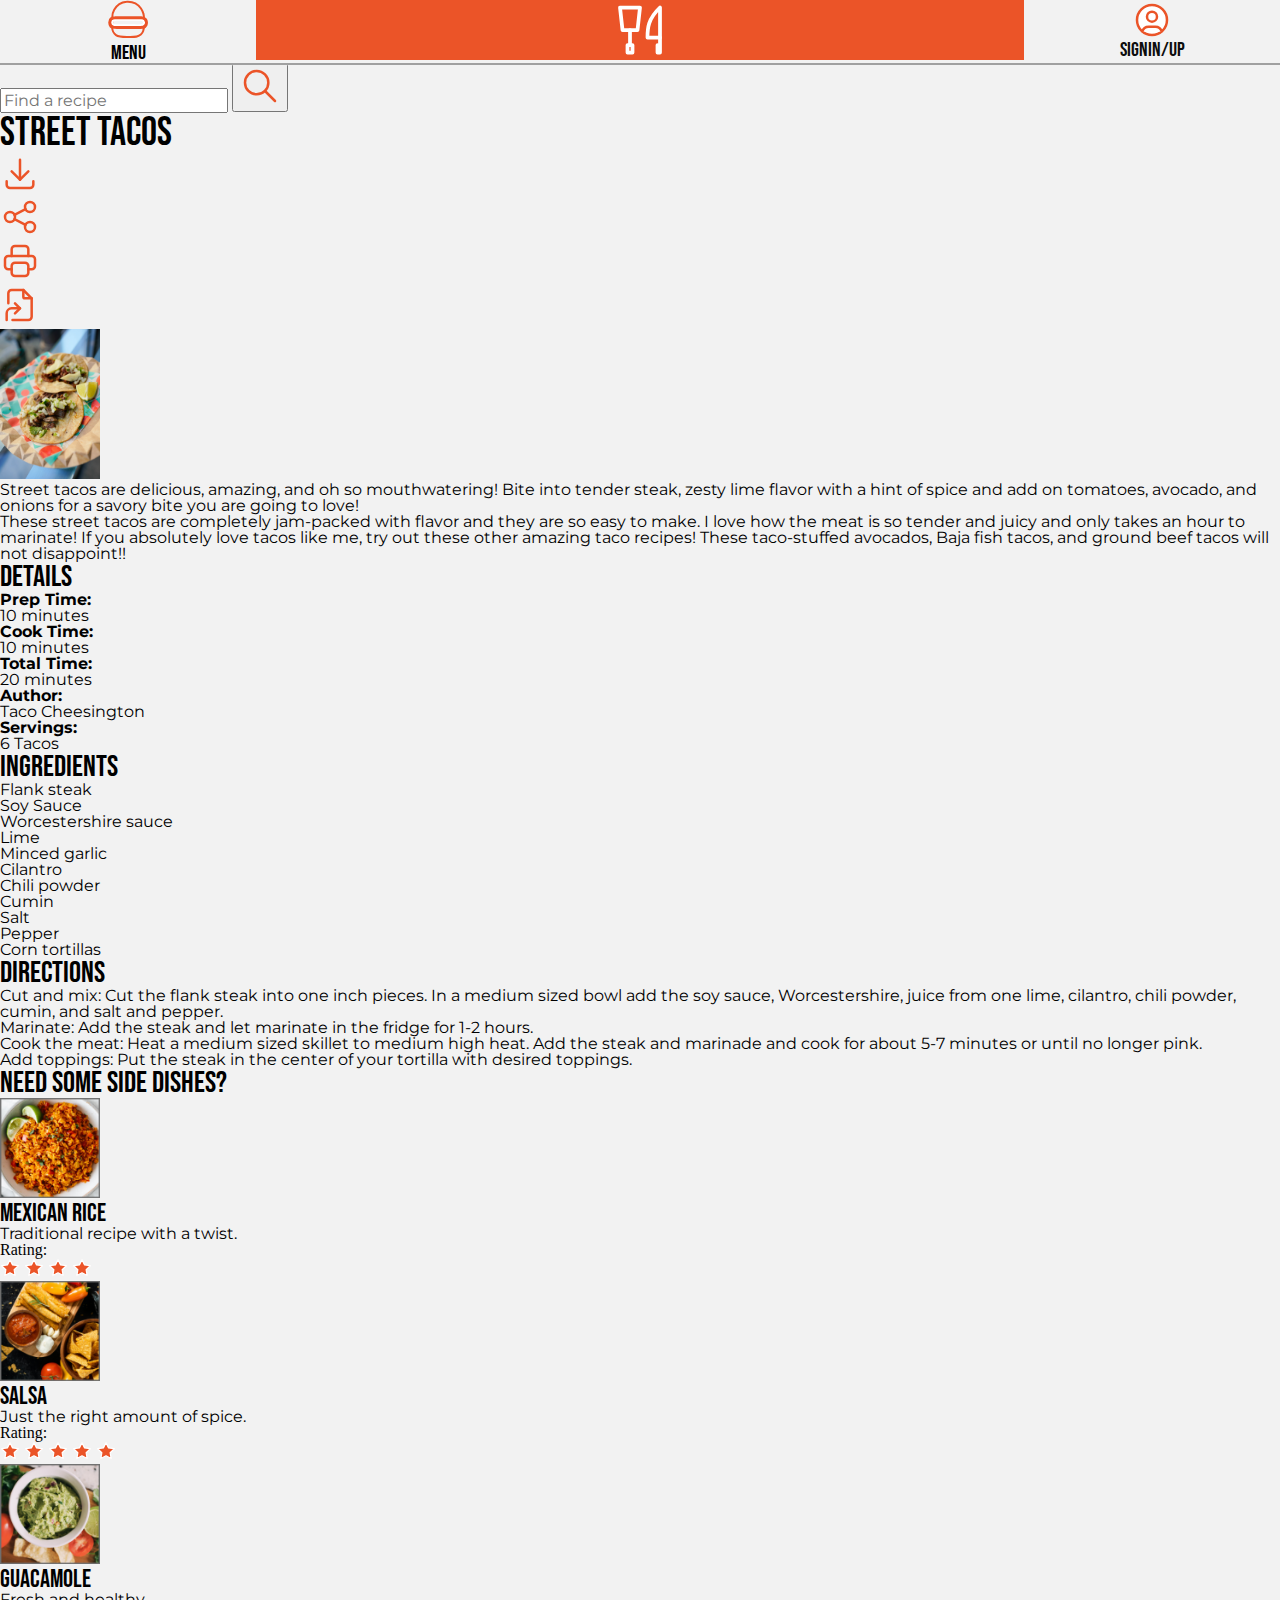
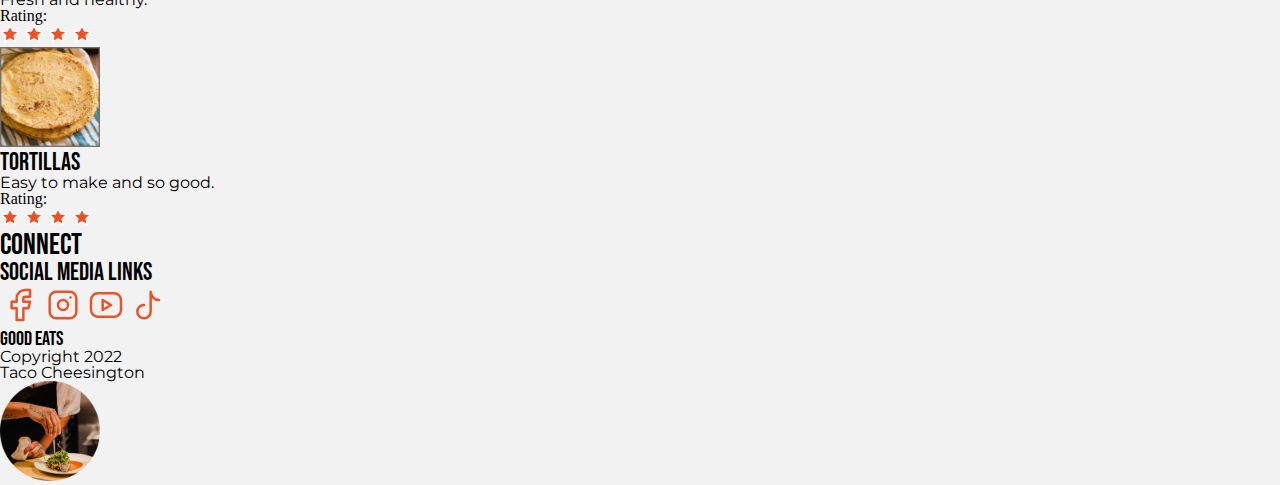
==== commit 84430f02: "Css update" ====
--- a/index.html
+++ b/index.html
@@ -1,270 +1,377 @@
 <!DOCTYPE html>
 <html lang="en">
+
 <head>
-    <meta charset="UTF-8">
-    <meta name="viewport" content="width=device-width, initial-scale=1.0">
-    <title>Good Eats- Street Tacos</title>
+  <meta charset="UTF-8">
+  <meta name="viewport" content="width=device-width, initial-scale=1.0">
+  <title>Good Eats- Street Tacos</title>
+  <link rel="preconnect" href="https://fonts.googleapis.com">
+  <link rel="preconnect" href="https://fonts.gstatic.com" crossorigin>
+  <link href="https://fonts.googleapis.com/css2?family=Bebas+Neue&family=Montserrat:ital,wght@0,400;0,700;1,400&display=swap" rel="stylesheet">
+  <link rel="stylesheet" href="styles.css">
 </head>
+
 <body>
-    <header>
-        <nav class="main-nav">
-            <h2>Main Navigation</h2>
-            <input type="checkbox" id="dropdown">
-            <label for="dropdown">
-                <svg xmlns="http://www.w3.org/2000/svg" width="40" height="40" style="enable-background:new 0 0 40 40" xml:space="preserve">
-                <path d="M36 17.6c.1 1.8.1 3.6.1 5.4.1 2.7 0 5.5-.9 8-.5 1.4-1.3 2.6-2.4 3.6-3.3 2.7-6 2.4-12.6 2.4-4.6 0-9.2.2-12.2-1.9-2.5-1.8-3.6-4.2-3.8-7.1-.2-3.6.1-7.2.1-10.8 0-2.6.6-5.1 1.9-7.4 2.5-4.5 7.3-7.5 12.4-8 .4-.1.9-.1 1.4-.1 5.2 0 10.1 2.6 13 6.8 1 1.5 1.8 3.1 2.3 4.9.4 1.3.6 2.7.7 4.2z" style="fill:none;stroke:#eb5428;stroke-width:2;stroke-miterlimit:10"/>
-                <path d="M36.1 22.6c0 .5-.1 1-.5 1.4-.5.7-1.4 1.2-2.6 1.3-2.8.2-5.8.1-8.6.1h-12c-1.3 0-2.6 0-3.8-.1-1.1 0-2.4 0-3.3-.6-.8-.6-1.2-1.4-1.2-2.2 0-.9.3-1.8 1.5-2.3.9-.4 2-.5 3.1-.5 1.4 0 2.8-.1 4.3-.1h14.5c1.2 0 2.3 0 3.5.1 1.7.1 3.3-.1 4.4 1 .3.6.7 1.3.7 1.9z" style="fill:none;stroke:#fff;stroke-width:2.0832;stroke-miterlimit:10"/>
-                <path d="M38.5 22.6c0 .9-.2 1.7-.5 2.5-.6 1.3-1.7 2.1-3 2.2-3.3.3-6.7.2-9.9.2H11.2c-1.5 0-3-.1-4.4-.1-1.3-.1-2.8 0-3.8-1-.9-1-1.3-2.5-1.3-3.8 0-1.6.3-3.1 1.7-4 1-.7 2.3-.8 3.5-.8 1.6-.1 3.3-.1 4.9-.1H28.5c1.3 0 2.7 0 4 .1 2 .1 3.8-.1 5.1 1.7.5.9.9 2 .9 3.1z" style="fill:none;stroke:#eb5428;stroke-width:2.9408;stroke-miterlimit:10"/>
-              </svg>
-              Menu
-            </label>
-            <ul class="nav-list">
-              <li class="logo"><a href="#home">
-                <svg xmlns="http://www.w3.org/2000/svg" class="icon icon-tabler icon-tabler-tools-kitchen" width="60" height="60" viewBox="0 0 24 24" stroke-width="1.5" stroke="#ffffff" fill="none" stroke-linecap="round" stroke-linejoin="round">
-                  <path stroke="none" d="M0 0h24v24H0z" fill="none"/>
-                  <path d="M4 3h8l-1 9h-6z" />
-                  <path d="M7 18h2v3h-2z" />
-                  <path d="M20 3v12h-5c-.023 -3.681 .184 -7.406 5 -12z" />
-                  <path d="M20 15v6h-1v-3" />
-                  <line x1="8" y1="12" x2="8" y2="18" />
-                </svg>
-              </a></li>
-              <li><a href="#Breakfast"><img src="images/breakfast.png" alt="eggs in pan">Breakfast<br></a></li>
-              <li><a href="#Brunch"><img src="images/brunch.png" alt="drinks around">Brunch<br></a></li>
-              <li><a href="#Lunch"><img src="images/lunch.png" alt="sandwiches">Lunch<br></a></li>
-              <li><a href="#Dinner"><img src="images/dinner.png" alt="chops">Dinner<br></a></li>
-              <li><a href="#Appetizers"><img src="images/appetizers.png" alt="snacks">Appetizers<br></a></li>
-              <li><a href="#Desserts"><img src="images/desserts.png" alt="pastries">Desserts<br></a></li>
-              <li><a href="#Beverages"><img src="images/beverages.png" alt="cocktail">Beverages<br></a></li>
-              <li>
-                <a href="#SignIn/Up"><svg xmlns="http://www.w3.org/2000/svg" class="icon icon-tabler icon-tabler-user-circle" width="40" height="40" viewBox="0 0 24 24" stroke-width="1.5" stroke="#ffffff" fill="none" stroke-linecap="round" stroke-linejoin="round">
-                <path stroke="none" d="M0 0h24v24H0z" fill="none"/>
-                <circle cx="12" cy="12" r="9" />
-                <circle cx="12" cy="10" r="3" />
-                <path d="M6.168 18.849a4 4 0 0 1 3.832 -2.849h4a4 4 0 0 1 3.834 2.855"/>
-              </svg>SignIn/Up</a>
-              </li>
-            </ul>
-          </nav>
-        <form>
-        <input type="text" id="menu-search" placeholder="Find a recipe" />
-        <button><svg xmlns="http://www.w3.org/2000/svg" class="icon icon-tabler icon-tabler-search" width="40" height="40" viewBox="0 0 24 24" stroke-width="1.5" stroke="#EB5428" fill="none" stroke-linecap="round" stroke-linejoin="round">
-          <path stroke="none" d="M0 0h24v24H0z" fill="none"/>
+  <header>
+    <nav class="main-nav">
+      <h2>Main Navigation</h2>
+      <input type="checkbox" id="dropdown">
+      <label for="dropdown">
+        <svg xmlns="http://www.w3.org/2000/svg" width="40" height="40" style="enable-background:new 0 0 40 40"
+          xml:space="preserve">
+          <path
+            d="M36 17.6c.1 1.8.1 3.6.1 5.4.1 2.7 0 5.5-.9 8-.5 1.4-1.3 2.6-2.4 3.6-3.3 2.7-6 2.4-12.6 2.4-4.6 0-9.2.2-12.2-1.9-2.5-1.8-3.6-4.2-3.8-7.1-.2-3.6.1-7.2.1-10.8 0-2.6.6-5.1 1.9-7.4 2.5-4.5 7.3-7.5 12.4-8 .4-.1.9-.1 1.4-.1 5.2 0 10.1 2.6 13 6.8 1 1.5 1.8 3.1 2.3 4.9.4 1.3.6 2.7.7 4.2z"
+            style="fill:none;stroke:#eb5428;stroke-width:2;stroke-miterlimit:10" />
+          <path
+            d="M36.1 22.6c0 .5-.1 1-.5 1.4-.5.7-1.4 1.2-2.6 1.3-2.8.2-5.8.1-8.6.1h-12c-1.3 0-2.6 0-3.8-.1-1.1 0-2.4 0-3.3-.6-.8-.6-1.2-1.4-1.2-2.2 0-.9.3-1.8 1.5-2.3.9-.4 2-.5 3.1-.5 1.4 0 2.8-.1 4.3-.1h14.5c1.2 0 2.3 0 3.5.1 1.7.1 3.3-.1 4.4 1 .3.6.7 1.3.7 1.9z"
+            style="fill:none;stroke:#fff;stroke-width:2.0832;stroke-miterlimit:10" />
+          <path
+            d="M38.5 22.6c0 .9-.2 1.7-.5 2.5-.6 1.3-1.7 2.1-3 2.2-3.3.3-6.7.2-9.9.2H11.2c-1.5 0-3-.1-4.4-.1-1.3-.1-2.8 0-3.8-1-.9-1-1.3-2.5-1.3-3.8 0-1.6.3-3.1 1.7-4 1-.7 2.3-.8 3.5-.8 1.6-.1 3.3-.1 4.9-.1H28.5c1.3 0 2.7 0 4 .1 2 .1 3.8-.1 5.1 1.7.5.9.9 2 .9 3.1z"
+            style="fill:none;stroke:#eb5428;stroke-width:2.9408;stroke-miterlimit:10" />
+        </svg>
+        <span>Menu</span>
+      </label>
+      <ul class="nav-list">
+        <li class="logo"><a href="#home">
+            <svg xmlns="http://www.w3.org/2000/svg" class="icon icon-tabler icon-tabler-tools-kitchen" width="60"
+              height="60" viewBox="0 0 24 24" stroke-width="1.5" stroke="#fff" fill="#EB5428" stroke-linecap="round"
+              stroke-linejoin="round">
+              <path stroke="none" d="M0 0h24v24H0z" fill="none" />
+              <path d="M4 3h8l-1 9h-6z" />
+              <path d="M7 18h2v3h-2z" />
+              <path d="M20 3v12h-5c-.023 -3.681 .184 -7.406 5 -12z" />
+              <path d="M20 15v6h-1v-3" />
+              <line x1="8" y1="12" x2="8" y2="18" />
+            </svg>
+          </a></li>
+        <li><a href="#Breakfast"><img src="images/breakfast.png" alt="eggs in pan"><span>Breakfast</span><br></a></li>
+        <li><a href="#Brunch"><img src="images/brunch.png" alt="drinks around"><span>Brunch</span><br></a></li>
+        <li><a href="#Lunch"><img src="images/lunch.png" alt="sandwiches"><span>Lunch</span><br></a></li>
+        <li><a href="#Dinner"><img src="images/dinner.png" alt="chops"><span>Dinner</span><br></a></li>
+        <li><a href="#Appetizers"><img src="images/appetizers.png" alt="snacks"><span>Appetizers</span><br></a></li>
+        <li><a href="#Desserts"><img src="images/desserts.png" alt="pastries"><span>Desserts</span><br></a></li>
+        <li><a href="#Beverages"><img src="images/beverages.png" alt="cocktail"><span>Beverages</span><br></a></li>
+        <li class="avatar">
+          <a href="#SignIn/Up">
+            <svg xmlns="http://www.w3.org/2000/svg" class="icon icon-tabler icon-tabler-user-circle" width="40"
+              height="40" viewBox="0 0 24 24" stroke-width="1.5" stroke="#EB5428" fill="#ffff" stroke-linecap="round"
+              stroke-linejoin="round">
+              <path stroke="none" d="M0 0h24v24H0z" fill="none" />
+              <circle cx="12" cy="12" r="9" />
+              <circle cx="12" cy="10" r="3" />
+              <path d="M6.168 18.849a4 4 0 0 1 3.832 -2.849h4a4 4 0 0 1 3.834 2.855" />
+            </svg><span>SignIn/Up</span></a>
+        </li>
+      </ul>
+    </nav>
+    <form>
+      <input type="text" id="menu-search" placeholder="Find a recipe">
+      <button><svg xmlns="http://www.w3.org/2000/svg" class="icon icon-tabler icon-tabler-search" width="40" height="40"
+          viewBox="0 0 24 24" stroke-width="1.5" stroke="#EB5428" fill="none" stroke-linecap="round"
+          stroke-linejoin="round">
+          <path stroke="none" d="M0 0h24v24H0z" fill="none" />
           <circle cx="10" cy="10" r="7" />
           <line x1="21" y1="21" x2="15" y2="15" />
-      </svg></button>
-        </form>
-    </header>
-    <main>
-      <h1>Street Tacos</h1>
-      <section>
-        <menu>
-          <li><svg xmlns="http://www.w3.org/2000/svg" class="icon icon-tabler icon-tabler-download" width="40" height="40" viewBox="0 0 24 24" stroke-width="1.5" stroke="#EB5428" fill="none" stroke-linecap="round" stroke-linejoin="round">
-            <path stroke="none" d="M0 0h24v24H0z" fill="none"/>
+        </svg></button>
+    </form>
+  </header>
+  <main>
+    <h1>Street Tacos</h1>
+    <div>
+      <menu>
+        <li><svg xmlns="http://www.w3.org/2000/svg" class="icon icon-tabler icon-tabler-download" width="40" height="40"
+            viewBox="0 0 24 24" stroke-width="1.5" stroke="#EB5428" fill="none" stroke-linecap="round"
+            stroke-linejoin="round">
+            <path stroke="none" d="M0 0h24v24H0z" fill="none" />
             <path d="M4 17v2a2 2 0 0 0 2 2h12a2 2 0 0 0 2 -2v-2" />
             <polyline points="7 11 12 16 17 11" />
             <line x1="12" y1="4" x2="12" y2="16" />
           </svg></li>
-          <li><svg xmlns="http://www.w3.org/2000/svg" class="icon icon-tabler icon-tabler-share" width="40" height="40" viewBox="0 0 24 24" stroke-width="1.5" stroke="#EB5428" fill="none" stroke-linecap="round" stroke-linejoin="round">
-            <path stroke="none" d="M0 0h24v24H0z" fill="none"/>
+        <li><svg xmlns="http://www.w3.org/2000/svg" class="icon icon-tabler icon-tabler-share" width="40" height="40"
+            viewBox="0 0 24 24" stroke-width="1.5" stroke="#EB5428" fill="none" stroke-linecap="round"
+            stroke-linejoin="round">
+            <path stroke="none" d="M0 0h24v24H0z" fill="none" />
             <circle cx="6" cy="12" r="3" />
             <circle cx="18" cy="6" r="3" />
             <circle cx="18" cy="18" r="3" />
             <line x1="8.7" y1="10.7" x2="15.3" y2="7.3" />
             <line x1="8.7" y1="13.3" x2="15.3" y2="16.7" />
           </svg></li>
-          <li><svg xmlns="http://www.w3.org/2000/svg" class="icon icon-tabler icon-tabler-printer" width="40" height="40" viewBox="0 0 24 24" stroke-width="1.5" stroke="#EB5428" fill="none" stroke-linecap="round" stroke-linejoin="round">
-            <path stroke="none" d="M0 0h24v24H0z" fill="none"/>
+        <li><svg xmlns="http://www.w3.org/2000/svg" class="icon icon-tabler icon-tabler-printer" width="40" height="40"
+            viewBox="0 0 24 24" stroke-width="1.5" stroke="#EB5428" fill="none" stroke-linecap="round"
+            stroke-linejoin="round">
+            <path stroke="none" d="M0 0h24v24H0z" fill="none" />
             <path d="M17 17h2a2 2 0 0 0 2 -2v-4a2 2 0 0 0 -2 -2h-14a2 2 0 0 0 -2 2v4a2 2 0 0 0 2 2h2" />
             <path d="M17 9v-4a2 2 0 0 0 -2 -2h-6a2 2 0 0 0 -2 2v4" />
             <rect x="7" y="13" width="10" height="8" rx="2" />
           </svg></li>
-          <li><svg xmlns="http://www.w3.org/2000/svg" class="icon icon-tabler icon-tabler-file-symlink" width="40" height="40" viewBox="0 0 24 24" stroke-width="1.5" stroke="#EB5428" fill="none" stroke-linecap="round" stroke-linejoin="round">
-            <path stroke="none" d="M0 0h24v24H0z" fill="none"/>
+        <li><svg xmlns="http://www.w3.org/2000/svg" class="icon icon-tabler icon-tabler-file-symlink" width="40"
+            height="40" viewBox="0 0 24 24" stroke-width="1.5" stroke="#EB5428" fill="none" stroke-linecap="round"
+            stroke-linejoin="round">
+            <path stroke="none" d="M0 0h24v24H0z" fill="none" />
             <path d="M4 21v-4a3 3 0 0 1 3 -3h5" />
             <path d="M9 17l3 -3l-3 -3" />
             <path d="M14 3v4a1 1 0 0 0 1 1h4" />
             <path d="M5 11v-6a2 2 0 0 1 2 -2h7l5 5v11a2 2 0 0 1 -2 2h-9.5" />
           </svg></li>
-        </menu>
-        <img src="images/street-tacos.png" alt="tacos">
-        <div>
+      </menu>
+      <img src="images/street-tacos.png" alt="tacos">
+      <div>
         <p>
-      Street tacos are delicious, amazing, and oh so mouthwatering! Bite into tender steak, zesty lime flavor with a hint of spice and add on tomatoes, avocado, and onions for a savory bite you are going to love!
+          Street tacos are delicious, amazing, and oh so mouthwatering! Bite into tender steak, zesty lime flavor with a
+          hint of spice and add on tomatoes, avocado, and onions for a savory bite you are going to love!
         </p>
         <p>
-      These street tacos are completely jam-packed with flavor and they are so easy to make. I love how the meat is so tender and juicy and only takes an hour to marinate! If you absolutely love tacos like me, try out these other amazing taco recipes! These taco-stuffed avocados, Baja fish tacos, and ground beef tacos will not disappoint!!
+          These street tacos are completely jam-packed with flavor and they are so easy to make. I love how the meat is
+          so tender and juicy and only takes an hour to marinate! If you absolutely love tacos like me, try out these
+          other amazing taco recipes! These taco-stuffed avocados, Baja fish tacos, and ground beef tacos will not
+          disappoint!!
         </p>
       </div>
-      </section>
-      <section> 
-        <h2>Details</h2>
-        <p><strong>Prep Time:</strong>10 minutes</p> 
-        <p><strong>Cook Time:</strong>10 minutes</p>
-        <p><strong>Total Time:</strong>20 minutes</p>
-        <p><strong>Author:</strong>Taco Cheesington</p>
-        <p><strong>Servings:</strong>6 Tacos</p>
-      </section>
-      <section>
-        <h2>Ingredients</h2>
-        <ul>
-            <li>Flank steak</li>
-            <li>Soy Sauce</li>
-            <li>Worcestershire sauce</li>
-            <li>Lime</li>
-            <li>Minced garlic</li>
-            <li>Cilantro</li>
-            <li>Chili powder</li>
-            <li>Cumin</li>
-            <li>Salt</li>
-            <li>Pepper</li>
-            <li>Corn tortillas</li>
-        </ul>
-      </section>
-      <section>
-        <h2>Directions</h2>
-               <ol>
-            <li>Cut and mix: Cut the flank steak into one inch pieces. In a medium sized bowl add the soy sauce, Worcestershire, juice from one lime, cilantro, chili powder, cumin, and salt and pepper.</li>
-            <li>Marinate: Add the steak and let marinate in the fridge for 1-2 hours.</li>
-            <li>Cook the meat: Heat a medium sized skillet to medium high heat. Add the steak and marinade and cook for about 5-7 minutes or until no longer pink.</li>
-            <li>Add toppings: Put the steak in the center of your tortilla with desired toppings.</li>
-              </ol>
-      </section>
-      <section>
-        <h2>Need some side dishes?</h2>
+    </div>
+    <section>
+      <h2>Details</h2>
+      <dl>
+        <dt>Prep Time:</dt>
+        <dd>10 minutes</dd>
+        <dt>Cook Time:</dt>
+        <dd>10 minutes</dd>
+        <dt>Total Time:</dt>
+        <dd>20 minutes</dd>
+        <dt>Author:</dt>
+        <dd>Taco Cheesington</dd>
+        <dt>Servings:</dt>
+        <dd>6 Tacos</dd>
+      </dl>
+
+    </section>
+    <section>
+      <h2>Ingredients</h2>
+      <ul>
+        <li>Flank steak</li>
+        <li>Soy Sauce</li>
+        <li>Worcestershire sauce</li>
+        <li>Lime</li>
+        <li>Minced garlic</li>
+        <li>Cilantro</li>
+        <li>Chili powder</li>
+        <li>Cumin</li>
+        <li>Salt</li>
+        <li>Pepper</li>
+        <li>Corn tortillas</li>
+      </ul>
+    </section>
+    <section>
+      <h2>Directions</h2>
+      <ol>
+        <li>Cut and mix: Cut the flank steak into one inch pieces. In a medium sized bowl add the soy sauce,
+          Worcestershire, juice from one lime, cilantro, chili powder, cumin, and salt and pepper.</li>
+        <li>Marinate: Add the steak and let marinate in the fridge for 1-2 hours.</li>
+        <li>Cook the meat: Heat a medium sized skillet to medium high heat. Add the steak and marinade and cook for
+          about 5-7 minutes or until no longer pink.</li>
+        <li>Add toppings: Put the steak in the center of your tortilla with desired toppings.</li>
+      </ol>
+    </section>
+    <section>
+      <h2>Need some side dishes?</h2>
+      <div>
         <div>
           <img src="images/mexican-rice.png" alt="rice">
           <div>
-          <h3>Mexican Rice</h3>
-          <p>Traditional recipe with a twist.</p>
-            <h4>Rating:</h4> 
-            <svg xmlns="http://www.w3.org/2000/svg" class="icon icon-tabler icon-tabler-star" width="20" height="20" viewBox="0 0 24 24" stroke-width="1.5" stroke="#ffff" fill="#EB5428" stroke-linecap="round" stroke-linejoin="round">
-              <path stroke="none" d="M0 0h24v24H0z" fill="none"/>
-              <path d="M12 17.75l-6.172 3.245l1.179 -6.873l-5 -4.867l6.9 -1l3.086 -6.253l3.086 6.253l6.9 1l-5 4.867l1.179 6.873z" />
-            </svg>
-            <svg xmlns="http://www.w3.org/2000/svg" class="icon icon-tabler icon-tabler-star" width="20" height="20" viewBox="0 0 24 24" stroke-width="1.5" stroke="#ffff" fill="#EB5428" stroke-linecap="round" stroke-linejoin="round">
-              <path stroke="none" d="M0 0h24v24H0z" fill="none"/>
-              <path d="M12 17.75l-6.172 3.245l1.179 -6.873l-5 -4.867l6.9 -1l3.086 -6.253l3.086 6.253l6.9 1l-5 4.867l1.179 6.873z" />
-            </svg>
-            <svg xmlns="http://www.w3.org/2000/svg" class="icon icon-tabler icon-tabler-star" width="20" height="20" viewBox="0 0 24 24" stroke-width="1.5" stroke="#ffff" fill="#EB5428" stroke-linecap="round" stroke-linejoin="round">
-              <path stroke="none" d="M0 0h24v24H0z" fill="none"/>
-              <path d="M12 17.75l-6.172 3.245l1.179 -6.873l-5 -4.867l6.9 -1l3.086 -6.253l3.086 6.253l6.9 1l-5 4.867l1.179 6.873z" />
-            </svg>
-            <svg xmlns="http://www.w3.org/2000/svg" class="icon icon-tabler icon-tabler-star" width="20" height="20" viewBox="0 0 24 24" stroke-width="1.5" stroke="#ffff" fill="#EB5428" stroke-linecap="round" stroke-linejoin="round">
-              <path stroke="none" d="M0 0h24v24H0z" fill="none"/>
-              <path d="M12 17.75l-6.172 3.245l1.179 -6.873l-5 -4.867l6.9 -1l3.086 -6.253l3.086 6.253l6.9 1l-5 4.867l1.179 6.873z" />
+            <h3>Mexican Rice</h3>
+            <p>Traditional recipe with a twist.</p>
+            <h4>Rating:</h4>
+            <svg xmlns="http://www.w3.org/2000/svg" class="icon icon-tabler icon-tabler-star" width="20" height="20"
+              viewBox="0 0 24 24" stroke-width="1.5" stroke="#ffff" fill="#EB5428" stroke-linecap="round"
+              stroke-linejoin="round">
+              <path stroke="none" d="M0 0h24v24H0z" fill="none" />
+              <path
+                d="M12 17.75l-6.172 3.245l1.179 -6.873l-5 -4.867l6.9 -1l3.086 -6.253l3.086 6.253l6.9 1l-5 4.867l1.179 6.873z" />
+            </svg>
+            <svg xmlns="http://www.w3.org/2000/svg" class="icon icon-tabler icon-tabler-star" width="20" height="20"
+              viewBox="0 0 24 24" stroke-width="1.5" stroke="#ffff" fill="#EB5428" stroke-linecap="round"
+              stroke-linejoin="round">
+              <path stroke="none" d="M0 0h24v24H0z" fill="none" />
+              <path
+                d="M12 17.75l-6.172 3.245l1.179 -6.873l-5 -4.867l6.9 -1l3.086 -6.253l3.086 6.253l6.9 1l-5 4.867l1.179 6.873z" />
+            </svg>
+            <svg xmlns="http://www.w3.org/2000/svg" class="icon icon-tabler icon-tabler-star" width="20" height="20"
+              viewBox="0 0 24 24" stroke-width="1.5" stroke="#ffff" fill="#EB5428" stroke-linecap="round"
+              stroke-linejoin="round">
+              <path stroke="none" d="M0 0h24v24H0z" fill="none" />
+              <path
+                d="M12 17.75l-6.172 3.245l1.179 -6.873l-5 -4.867l6.9 -1l3.086 -6.253l3.086 6.253l6.9 1l-5 4.867l1.179 6.873z" />
+            </svg>
+            <svg xmlns="http://www.w3.org/2000/svg" class="icon icon-tabler icon-tabler-star" width="20" height="20"
+              viewBox="0 0 24 24" stroke-width="1.5" stroke="#ffff" fill="#EB5428" stroke-linecap="round"
+              stroke-linejoin="round">
+              <path stroke="none" d="M0 0h24v24H0z" fill="none" />
+              <path
+                d="M12 17.75l-6.172 3.245l1.179 -6.873l-5 -4.867l6.9 -1l3.086 -6.253l3.086 6.253l6.9 1l-5 4.867l1.179 6.873z" />
             </svg>
           </div>
         </div>
-
-          <h3>Salsa</h3>
+        <div>
+          <img src="images/salsa.png" alt="salsa">
           <div>
-            <img src="images/salsa.png" alt="salsa">
+            <h3>Salsa</h3>
+            <p>Just the right amount of spice.</p>
+            <h4>Rating:</h4>
+            <svg xmlns="http://www.w3.org/2000/svg" class="icon icon-tabler icon-tabler-star" width="20" height="20"
+              viewBox="0 0 24 24" stroke-width="1.5" stroke="#ffff" fill="#EB5428" stroke-linecap="round"
+              stroke-linejoin="round">
+              <path stroke="none" d="M0 0h24v24H0z" fill="none" />
+              <path
+                d="M12 17.75l-6.172 3.245l1.179 -6.873l-5 -4.867l6.9 -1l3.086 -6.253l3.086 6.253l6.9 1l-5 4.867l1.179 6.873z" />
+            </svg>
+            <svg xmlns="http://www.w3.org/2000/svg" class="icon icon-tabler icon-tabler-star" width="20" height="20"
+              viewBox="0 0 24 24" stroke-width="1.5" stroke="#ffff" fill="#EB5428" stroke-linecap="round"
+              stroke-linejoin="round">
+              <path stroke="none" d="M0 0h24v24H0z" fill="none" />
+              <path
+                d="M12 17.75l-6.172 3.245l1.179 -6.873l-5 -4.867l6.9 -1l3.086 -6.253l3.086 6.253l6.9 1l-5 4.867l1.179 6.873z" />
+            </svg>
+            <svg xmlns="http://www.w3.org/2000/svg" class="icon icon-tabler icon-tabler-star" width="20" height="20"
+              viewBox="0 0 24 24" stroke-width="1.5" stroke="#ffff" fill="#EB5428" stroke-linecap="round"
+              stroke-linejoin="round">
+              <path stroke="none" d="M0 0h24v24H0z" fill="none" />
+              <path
+                d="M12 17.75l-6.172 3.245l1.179 -6.873l-5 -4.867l6.9 -1l3.086 -6.253l3.086 6.253l6.9 1l-5 4.867l1.179 6.873z" />
+            </svg>
+            <svg xmlns="http://www.w3.org/2000/svg" class="icon icon-tabler icon-tabler-star" width="20" height="20"
+              viewBox="0 0 24 24" stroke-width="1.5" stroke="#ffff" fill="#EB5428" stroke-linecap="round"
+              stroke-linejoin="round">
+              <path stroke="none" d="M0 0h24v24H0z" fill="none" />
+              <path
+                d="M12 17.75l-6.172 3.245l1.179 -6.873l-5 -4.867l6.9 -1l3.086 -6.253l3.086 6.253l6.9 1l-5 4.867l1.179 6.873z" />
+            </svg>
+            <svg xmlns="http://www.w3.org/2000/svg" class="icon icon-tabler icon-tabler-star" width="20" height="20"
+              viewBox="0 0 24 24" stroke-width="1.5" stroke="#ffff" fill="#EB5428" stroke-linecap="round"
+              stroke-linejoin="round">
+              <path stroke="none" d="M0 0h24v24H0z" fill="none" />
+              <path
+                d="M12 17.75l-6.172 3.245l1.179 -6.873l-5 -4.867l6.9 -1l3.086 -6.253l3.086 6.253l6.9 1l-5 4.867l1.179 6.873z" />
+            </svg>
+          </div>
+        </div>
+
+        <div>
+          <img src="images/guacamole.png" alt="guac">
+          <div>
+            <h3>Guacamole</h3>
+            <p>Fresh and healthy.</p>
+            <h4>Rating:</h4>
+            <svg xmlns="http://www.w3.org/2000/svg" class="icon icon-tabler icon-tabler-star" width="20" height="20"
+              viewBox="0 0 24 24" stroke-width="1.5" stroke="#ffff" fill="#EB5428" stroke-linecap="round"
+              stroke-linejoin="round">
+              <path stroke="none" d="M0 0h24v24H0z" fill="none" />
+              <path
+                d="M12 17.75l-6.172 3.245l1.179 -6.873l-5 -4.867l6.9 -1l3.086 -6.253l3.086 6.253l6.9 1l-5 4.867l1.179 6.873z" />
+            </svg>
+            <svg xmlns="http://www.w3.org/2000/svg" class="icon icon-tabler icon-tabler-star" width="20" height="20"
+              viewBox="0 0 24 24" stroke-width="1.5" stroke="#ffff" fill="#EB5428" stroke-linecap="round"
+              stroke-linejoin="round">
+              <path stroke="none" d="M0 0h24v24H0z" fill="none" />
+              <path
+                d="M12 17.75l-6.172 3.245l1.179 -6.873l-5 -4.867l6.9 -1l3.086 -6.253l3.086 6.253l6.9 1l-5 4.867l1.179 6.873z" />
+            </svg>
+            <svg xmlns="http://www.w3.org/2000/svg" class="icon icon-tabler icon-tabler-star" width="20" height="20"
+              viewBox="0 0 24 24" stroke-width="1.5" stroke="#ffff" fill="#EB5428" stroke-linecap="round"
+              stroke-linejoin="round">
+              <path stroke="none" d="M0 0h24v24H0z" fill="none" />
+              <path
+                d="M12 17.75l-6.172 3.245l1.179 -6.873l-5 -4.867l6.9 -1l3.086 -6.253l3.086 6.253l6.9 1l-5 4.867l1.179 6.873z" />
+            </svg>
+            <svg xmlns="http://www.w3.org/2000/svg" class="icon icon-tabler icon-tabler-star" width="20" height="20"
+              viewBox="0 0 24 24" stroke-width="1.5" stroke="#ffff" fill="#EB5428" stroke-linecap="round"
+              stroke-linejoin="round">
+              <path stroke="none" d="M0 0h24v24H0z" fill="none" />
+              <path
+                d="M12 17.75l-6.172 3.245l1.179 -6.873l-5 -4.867l6.9 -1l3.086 -6.253l3.086 6.253l6.9 1l-5 4.867l1.179 6.873z" />
+            </svg>
+          </div>
+        </div>
+
+        <div>
+          <img src="images/tortillas.png" alt="tortillas">
+          <div>
             <div>
-            <p>Just the right amount of spice.</p>
-              <h4>Rating:</h4> 
-              <svg xmlns="http://www.w3.org/2000/svg" class="icon icon-tabler icon-tabler-star" width="20" height="20" viewBox="0 0 24 24" stroke-width="1.5" stroke="#ffff" fill="#EB5428" stroke-linecap="round" stroke-linejoin="round">
-                <path stroke="none" d="M0 0h24v24H0z" fill="none"/>
-                <path d="M12 17.75l-6.172 3.245l1.179 -6.873l-5 -4.867l6.9 -1l3.086 -6.253l3.086 6.253l6.9 1l-5 4.867l1.179 6.873z" />
+              <h3>Tortillas</h3>
+              <p>Easy to make and so good.</p>
+              <h4>Rating:</h4>
+              <svg xmlns="http://www.w3.org/2000/svg" class="icon icon-tabler icon-tabler-star" width="20" height="20"
+                viewBox="0 0 24 24" stroke-width="1.5" stroke="#ffff" fill="#EB5428" stroke-linecap="round"
+                stroke-linejoin="round">
+                <path stroke="none" d="M0 0h24v24H0z" fill="none" />
+                <path
+                  d="M12 17.75l-6.172 3.245l1.179 -6.873l-5 -4.867l6.9 -1l3.086 -6.253l3.086 6.253l6.9 1l-5 4.867l1.179 6.873z" />
               </svg>
-              <svg xmlns="http://www.w3.org/2000/svg" class="icon icon-tabler icon-tabler-star" width="20" height="20" viewBox="0 0 24 24" stroke-width="1.5" stroke="#ffff" fill="#EB5428" stroke-linecap="round" stroke-linejoin="round">
-                <path stroke="none" d="M0 0h24v24H0z" fill="none"/>
-                <path d="M12 17.75l-6.172 3.245l1.179 -6.873l-5 -4.867l6.9 -1l3.086 -6.253l3.086 6.253l6.9 1l-5 4.867l1.179 6.873z" />
+              <svg xmlns="http://www.w3.org/2000/svg" class="icon icon-tabler icon-tabler-star" width="20" height="20"
+                viewBox="0 0 24 24" stroke-width="1.5" stroke="#ffff" fill="#EB5428" stroke-linecap="round"
+                stroke-linejoin="round">
+                <path stroke="none" d="M0 0h24v24H0z" fill="none" />
+                <path
+                  d="M12 17.75l-6.172 3.245l1.179 -6.873l-5 -4.867l6.9 -1l3.086 -6.253l3.086 6.253l6.9 1l-5 4.867l1.179 6.873z" />
               </svg>
-              <svg xmlns="http://www.w3.org/2000/svg" class="icon icon-tabler icon-tabler-star" width="20" height="20" viewBox="0 0 24 24" stroke-width="1.5" stroke="#ffff" fill="#EB5428" stroke-linecap="round" stroke-linejoin="round">
-                <path stroke="none" d="M0 0h24v24H0z" fill="none"/>
-                <path d="M12 17.75l-6.172 3.245l1.179 -6.873l-5 -4.867l6.9 -1l3.086 -6.253l3.086 6.253l6.9 1l-5 4.867l1.179 6.873z" />
+              <svg xmlns="http://www.w3.org/2000/svg" class="icon icon-tabler icon-tabler-star" width="20" height="20"
+                viewBox="0 0 24 24" stroke-width="1.5" stroke="#ffff" fill="#EB5428" stroke-linecap="round"
+                stroke-linejoin="round">
+                <path stroke="none" d="M0 0h24v24H0z" fill="none" />
+                <path
+                  d="M12 17.75l-6.172 3.245l1.179 -6.873l-5 -4.867l6.9 -1l3.086 -6.253l3.086 6.253l6.9 1l-5 4.867l1.179 6.873z" />
               </svg>
-              <svg xmlns="http://www.w3.org/2000/svg" class="icon icon-tabler icon-tabler-star" width="20" height="20" viewBox="0 0 24 24" stroke-width="1.5" stroke="#ffff" fill="#EB5428" stroke-linecap="round" stroke-linejoin="round">
-                <path stroke="none" d="M0 0h24v24H0z" fill="none"/>
-                <path d="M12 17.75l-6.172 3.245l1.179 -6.873l-5 -4.867l6.9 -1l3.086 -6.253l3.086 6.253l6.9 1l-5 4.867l1.179 6.873z" />
-              </svg>
-              <svg xmlns="http://www.w3.org/2000/svg" class="icon icon-tabler icon-tabler-star" width="20" height="20" viewBox="0 0 24 24" stroke-width="1.5" stroke="#ffff" fill="#EB5428" stroke-linecap="round" stroke-linejoin="round">
-                <path stroke="none" d="M0 0h24v24H0z" fill="none"/>
-                <path d="M12 17.75l-6.172 3.245l1.179 -6.873l-5 -4.867l6.9 -1l3.086 -6.253l3.086 6.253l6.9 1l-5 4.867l1.179 6.873z" />
+              <svg xmlns="http://www.w3.org/2000/svg" class="icon icon-tabler icon-tabler-star" width="20" height="20"
+                viewBox="0 0 24 24" stroke-width="1.5" stroke="#ffff" fill="#EB5428" stroke-linecap="round"
+                stroke-linejoin="round">
+                <path stroke="none" d="M0 0h24v24H0z" fill="none" />
+                <path
+                  d="M12 17.75l-6.172 3.245l1.179 -6.873l-5 -4.867l6.9 -1l3.086 -6.253l3.086 6.253l6.9 1l-5 4.867l1.179 6.873z" />
               </svg>
             </div>
           </div>
-          <h3>Guacamole</h3>
-          <div>
-            <img src="images/guacamole.png" alt="guac">
-            <div>
-            <p>Fresh and healthy.</p>
-              <h4>Rating:</h4>
-              <svg xmlns="http://www.w3.org/2000/svg" class="icon icon-tabler icon-tabler-star" width="20" height="20" viewBox="0 0 24 24" stroke-width="1.5" stroke="#ffff" fill="#EB5428" stroke-linecap="round" stroke-linejoin="round">
-                <path stroke="none" d="M0 0h24v24H0z" fill="none"/>
-                <path d="M12 17.75l-6.172 3.245l1.179 -6.873l-5 -4.867l6.9 -1l3.086 -6.253l3.086 6.253l6.9 1l-5 4.867l1.179 6.873z" />
-              </svg>
-              <svg xmlns="http://www.w3.org/2000/svg" class="icon icon-tabler icon-tabler-star" width="20" height="20" viewBox="0 0 24 24" stroke-width="1.5" stroke="#ffff" fill="#EB5428" stroke-linecap="round" stroke-linejoin="round">
-                <path stroke="none" d="M0 0h24v24H0z" fill="none"/>
-                <path d="M12 17.75l-6.172 3.245l1.179 -6.873l-5 -4.867l6.9 -1l3.086 -6.253l3.086 6.253l6.9 1l-5 4.867l1.179 6.873z" />
-              </svg>
-              <svg xmlns="http://www.w3.org/2000/svg" class="icon icon-tabler icon-tabler-star" width="20" height="20" viewBox="0 0 24 24" stroke-width="1.5" stroke="#ffff" fill="#EB5428" stroke-linecap="round" stroke-linejoin="round">
-                <path stroke="none" d="M0 0h24v24H0z" fill="none"/>
-                <path d="M12 17.75l-6.172 3.245l1.179 -6.873l-5 -4.867l6.9 -1l3.086 -6.253l3.086 6.253l6.9 1l-5 4.867l1.179 6.873z" />
-              </svg>
-              <svg xmlns="http://www.w3.org/2000/svg" class="icon icon-tabler icon-tabler-star" width="20" height="20" viewBox="0 0 24 24" stroke-width="1.5" stroke="#ffff" fill="#EB5428" stroke-linecap="round" stroke-linejoin="round">
-                <path stroke="none" d="M0 0h24v24H0z" fill="none"/>
-                <path d="M12 17.75l-6.172 3.245l1.179 -6.873l-5 -4.867l6.9 -1l3.086 -6.253l3.086 6.253l6.9 1l-5 4.867l1.179 6.873z" />
-              </svg>
-            </div>
-          </div>
-
-          <h3>Tortillas</h3>
-          <div>
-            <img src="images/tortillas.png" alt="tortillas">
-            <div>
-          <div>
-            <p>Easy to make and so good.</p>
-              <h4>Rating:</h4>
-              <svg xmlns="http://www.w3.org/2000/svg" class="icon icon-tabler icon-tabler-star" width="20" height="20" viewBox="0 0 24 24" stroke-width="1.5" stroke="#ffff" fill="#EB5428" stroke-linecap="round" stroke-linejoin="round">
-                <path stroke="none" d="M0 0h24v24H0z" fill="none"/>
-                <path d="M12 17.75l-6.172 3.245l1.179 -6.873l-5 -4.867l6.9 -1l3.086 -6.253l3.086 6.253l6.9 1l-5 4.867l1.179 6.873z" />
-              </svg>
-              <svg xmlns="http://www.w3.org/2000/svg" class="icon icon-tabler icon-tabler-star" width="20" height="20" viewBox="0 0 24 24" stroke-width="1.5" stroke="#ffff" fill="#EB5428" stroke-linecap="round" stroke-linejoin="round">
-                <path stroke="none" d="M0 0h24v24H0z" fill="none"/>
-                <path d="M12 17.75l-6.172 3.245l1.179 -6.873l-5 -4.867l6.9 -1l3.086 -6.253l3.086 6.253l6.9 1l-5 4.867l1.179 6.873z" />
-              </svg>
-              <svg xmlns="http://www.w3.org/2000/svg" class="icon icon-tabler icon-tabler-star" width="20" height="20" viewBox="0 0 24 24" stroke-width="1.5" stroke="#ffff" fill="#EB5428" stroke-linecap="round" stroke-linejoin="round">
-                <path stroke="none" d="M0 0h24v24H0z" fill="none"/>
-                <path d="M12 17.75l-6.172 3.245l1.179 -6.873l-5 -4.867l6.9 -1l3.086 -6.253l3.086 6.253l6.9 1l-5 4.867l1.179 6.873z" />
-              </svg>
-              <svg xmlns="http://www.w3.org/2000/svg" class="icon icon-tabler icon-tabler-star" width="20" height="20" viewBox="0 0 24 24" stroke-width="1.5" stroke="#ffff" fill="#EB5428" stroke-linecap="round" stroke-linejoin="round">
-                <path stroke="none" d="M0 0h24v24H0z" fill="none"/>
-                <path d="M12 17.75l-6.172 3.245l1.179 -6.873l-5 -4.867l6.9 -1l3.086 -6.253l3.086 6.253l6.9 1l-5 4.867l1.179 6.873z" />
-              </svg>
-            </div>
-          </div>
-      </section>
-      <section>
-        <h2>Connect</h2>
-            <h3>Social Media Links</h3>
-            <li><svg xmlns="http://www.w3.org/2000/svg" class="icon icon-tabler icon-tabler-brand-facebook" width="40" height="40" viewBox="0 0 24 24" stroke-width="1.5" stroke="#EB5428" fill="none" stroke-linecap="round" stroke-linejoin="round">
-              <path stroke="none" d="M0 0h24v24H0z" fill="none"/>
-              <path d="M7 10v4h3v7h4v-7h3l1 -4h-4v-2a1 1 0 0 1 1 -1h3v-4h-3a5 5 0 0 0 -5 5v2h-3" />
-            </svg></li>
-            <li><svg xmlns="http://www.w3.org/2000/svg" class="icon icon-tabler icon-tabler-brand-instagram" width="40" height="40" viewBox="0 0 24 24" stroke-width="1.5" stroke="#EB5428" fill="none" stroke-linecap="round" stroke-linejoin="round">
-              <path stroke="none" d="M0 0h24v24H0z" fill="none"/>
-              <rect x="4" y="4" width="16" height="16" rx="4" />
-              <circle cx="12" cy="12" r="3" />
-              <line x1="16.5" y1="7.5" x2="16.5" y2="7.501" />
-            </svg></li>
-            <li><svg xmlns="http://www.w3.org/2000/svg" class="icon icon-tabler icon-tabler-brand-youtube" width="40" height="40" viewBox="0 0 24 24" stroke-width="1.5" stroke="#EB5428" fill="none" stroke-linecap="round" stroke-linejoin="round">
-              <path stroke="none" d="M0 0h24v24H0z" fill="none"/>
-              <rect x="3" y="5" width="18" height="14" rx="4" />
-              <path d="M10 9l5 3l-5 3z" />
-            </svg></li>
-            <li><svg xmlns="http://www.w3.org/2000/svg" class="icon icon-tabler icon-tabler-brand-tiktok" width="40" height="40" viewBox="0 0 24 24" stroke-width="1.5" stroke="#EB5428" fill="none" stroke-linecap="round" stroke-linejoin="round">
-              <path stroke="none" d="M0 0h24v24H0z" fill="none"/>
-              <path d="M9 12a4 4 0 1 0 4 4v-12a5 5 0 0 0 5 5" />
-            </svg></li>
-            <h5>Good Eats</h5>
-      </section>
-    </main>
-    <footer>
+        </div>
+      </div>
+    </section>
+  </main>
+  <footer>
+    <div id="social">
+      <h2>Connect</h2>
+      <h3>Social Media Links</h3>
+      <a href="#"><svg xmlns="http://www.w3.org/2000/svg" class="icon icon-tabler icon-tabler-brand-facebook" width="40"
+          height="40" viewBox="0 0 24 24" stroke-width="1.5" stroke="#EB5428" fill="none" stroke-linecap="round"
+          stroke-linejoin="round">
+          <path stroke="none" d="M0 0h24v24H0z" fill="none" />
+          <path d="M7 10v4h3v7h4v-7h3l1 -4h-4v-2a1 1 0 0 1 1 -1h3v-4h-3a5 5 0 0 0 -5 5v2h-3" />
+        </svg></a>
+      <a href="#"><svg xmlns="http://www.w3.org/2000/svg" class="icon icon-tabler icon-tabler-brand-instagram" width="40"
+          height="40" viewBox="0 0 24 24" stroke-width="1.5" stroke="#EB5428" fill="none" stroke-linecap="round"
+          stroke-linejoin="round">
+          <path stroke="none" d="M0 0h24v24H0z" fill="none" />
+          <rect x="4" y="4" width="16" height="16" rx="4" />
+          <circle cx="12" cy="12" r="3" />
+          <line x1="16.5" y1="7.5" x2="16.5" y2="7.501" />
+        </svg></a>
+      <a href="#"><svg xmlns="http://www.w3.org/2000/svg" class="icon icon-tabler icon-tabler-brand-youtube" width="40"
+          height="40" viewBox="0 0 24 24" stroke-width="1.5" stroke="#EB5428" fill="none" stroke-linecap="round"
+          stroke-linejoin="round">
+          <path stroke="none" d="M0 0h24v24H0z" fill="none" />
+          <rect x="3" y="5" width="18" height="14" rx="4" />
+          <path d="M10 9l5 3l-5 3z" />
+        </svg></a>
+      <a href="#"><svg xmlns="http://www.w3.org/2000/svg" class="icon icon-tabler icon-tabler-brand-tiktok" width="40"
+          height="40" viewBox="0 0 24 24" stroke-width="1.5" stroke="#EB5428" fill="none" stroke-linecap="round"
+          stroke-linejoin="round">
+          <path stroke="none" d="M0 0h24v24H0z" fill="none" />
+          <path d="M9 12a4 4 0 1 0 4 4v-12a5 5 0 0 0 5 5" />
+        </svg></a>
+      <h4>Good Eats</h4>
+    </div>
+    <div>
       <p><small><strong>Copyright 2022</strong></small></p>
       <p><strong>Taco Cheesington</strong></p>
       <img src="images/taco-cheesington.png" alt="plating">
-    </footer>
+    </div>
+  </footer>
 </body>
+
 </html>--- a/styles.css
+++ b/styles.css
@@ -0,0 +1,162 @@
+/* http://meyerweb.com/eric/tools/css/reset/
+v2.0 | 20110126
+License: none (public domain)
+*/
+html, body, div, span, applet, object, iframe,
+h1, h2, h3, h4, h5, h6, p, blockquote, pre,
+a, abbr, acronym, address, big, cite, code,
+del, dfn, em, img, ins, kbd, q, s, samp,
+small, strike, strong, sub, sup, tt, var,
+b, u, i, center,
+dl, dt, dd, ol, ul, li,
+fieldset, form, label, legend,
+table, caption, tbody, tfoot, thead, tr, th, td,
+article, aside, canvas, details, embed,
+figure, figcaption, footer, header, hgroup, 
+menu, nav, output, ruby, section, summary,
+time, mark, audio, video {
+    margin: 0;
+    padding: 0;
+    border: 0;
+    font-size: 100%;
+    font: inherit;
+    vertical-align: baseline;
+}
+/* HTML5 display-role reset for older browsers */
+article, aside, details, figcaption, figure, 
+footer, header, hgroup, menu, nav, section {
+    display: block;
+}
+body {
+    line-height: 1;
+}
+ol, ul {
+    list-style: none;
+}
+blockquote, q {
+    quotes: none;
+}
+blockquote:before, blockquote:after,
+q:before, q:after {
+    content: '';
+    content: none;
+}
+table {
+    border-collapse: collapse;
+    border-spacing: 0;
+}
+
+* {
+    box-sizing: border-box;
+}
+
+html {
+    background-color: rgba(122, 191, 191, .5);
+}
+
+body {
+    max-width: 1280px;
+    background-color: #F2F2F2;
+    margin: auto;
+}
+
+h1 {
+    font-size: 40px;
+}
+
+h2 {
+    font-size: 30px;
+}
+
+h3 {
+    font-size: 25px;
+}
+
+nav a, nav span, menu li, #social li, footer {
+    font-size: 20px;
+}
+
+dd, p, li, nav, input {
+    font-size: 16px;
+    font-family: "Montserrat", sans-serif;
+    font-optical-sizing: auto;
+    font-weight: 400;
+    font-style: normal;
+}
+
+dt {
+    font-size: 16px;
+    font-family: "Montserrat", sans-serif;
+    font-optical-sizing: auto;
+    font-weight: 700;
+    font-style: normal;
+}
+
+h1, h2, h3, nav a, nav span, menu li, #social li, footer {
+    font-family: "Bebas Neue", sans-serif;
+    font-weight: 400;
+    font-style: normal;
+  }
+
+header{
+   
+}
+
+header h2{
+    display: none;
+}
+
+nav {
+    display: flex;
+    width: 100%;
+    position: relative;
+    box-shadow: 0px 2px #a0a0a0;
+}
+
+.logo {
+    position: absolute;
+    top: 0;
+    visibility: visible;
+    background-color: #EB5428;
+    width: 60%;
+}
+
+.nav-list {
+    visibility: hidden;
+    height: 0;
+}
+
+img {
+    width: 100px;
+}
+
+.avatar {
+    position: absolute;
+    visibility: visible;
+    top: 0;
+    right: 0;
+    width: 20%;
+}
+  
+header span {
+    display: block;
+}
+
+nav a {
+    display: flex;
+    justify-content: center;
+    align-items: center;
+    flex-direction: column;
+    color: #0D0D0D;
+    text-decoration: none;
+}
+
+#dropdown {
+    display: none;
+}
+
+label[for="dropdown"] {
+    width: 20%;
+    text-align: center;
+    font-size: 16px;
+}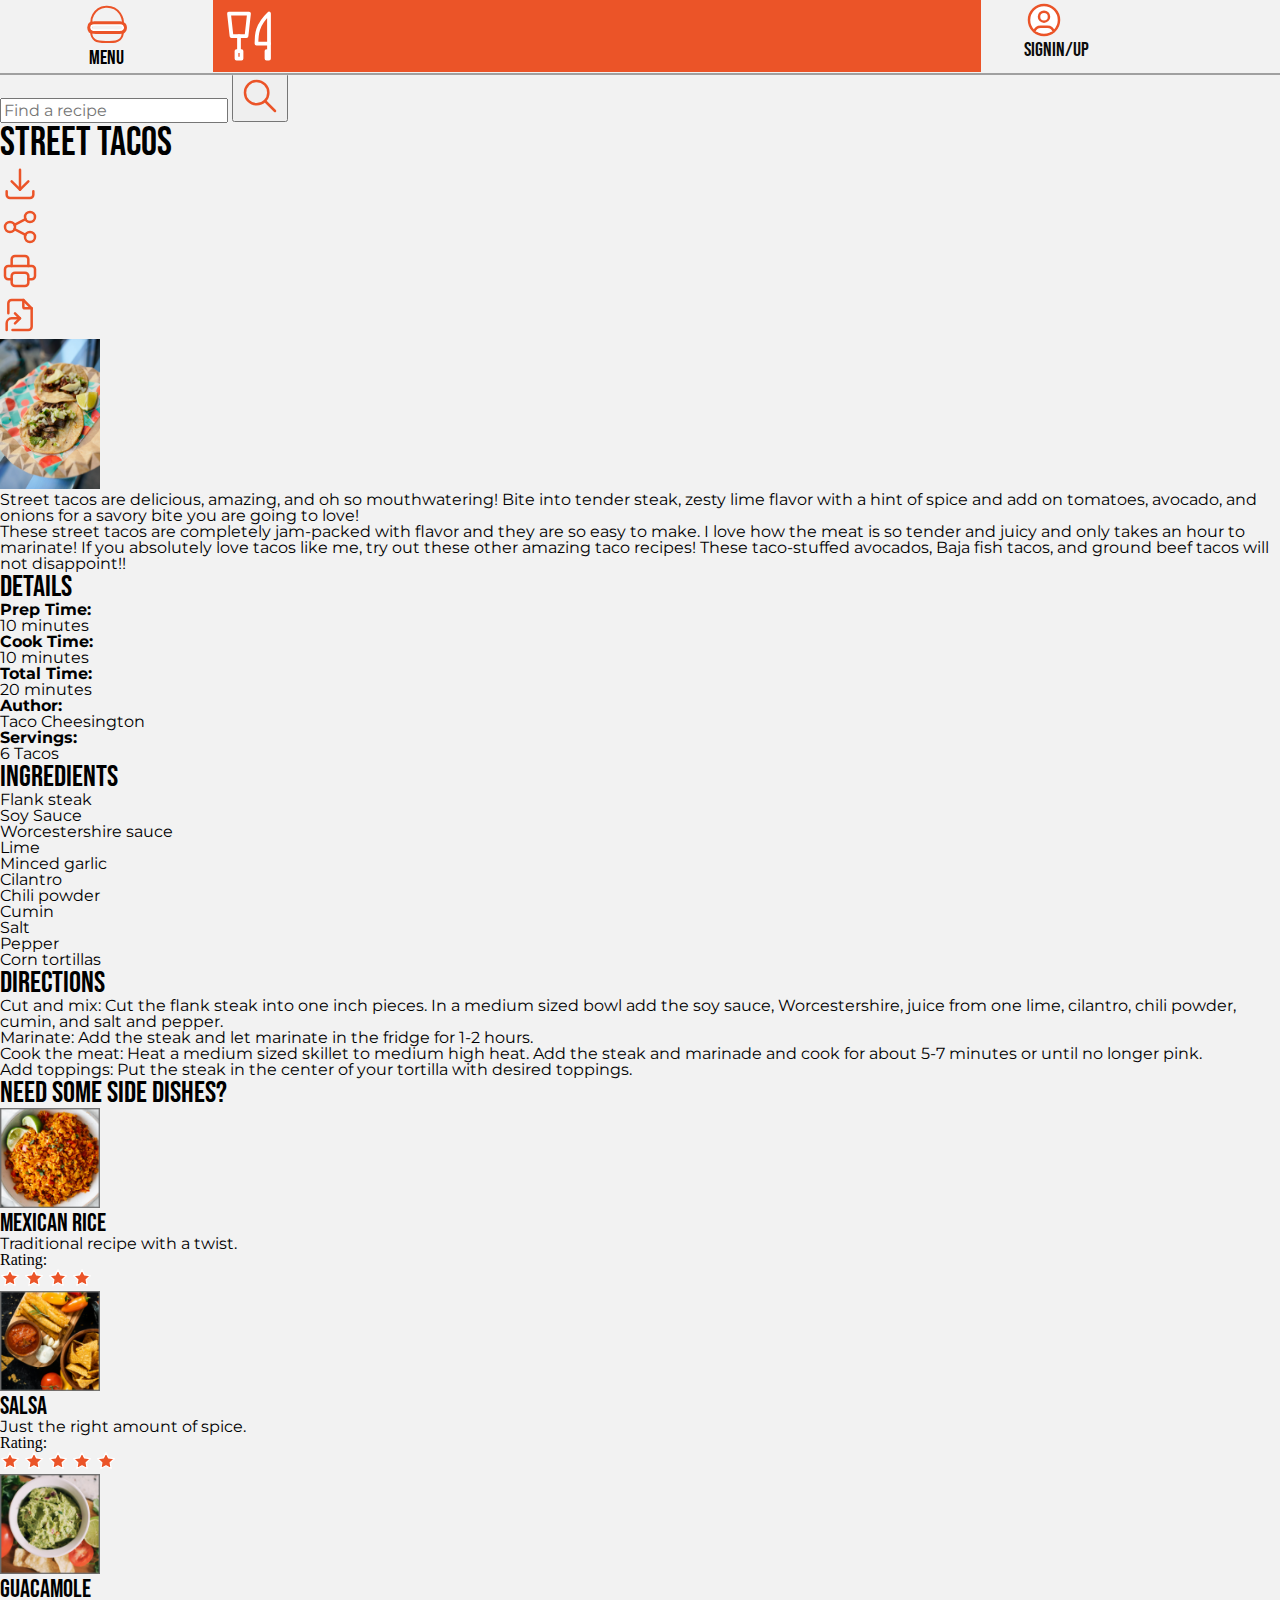
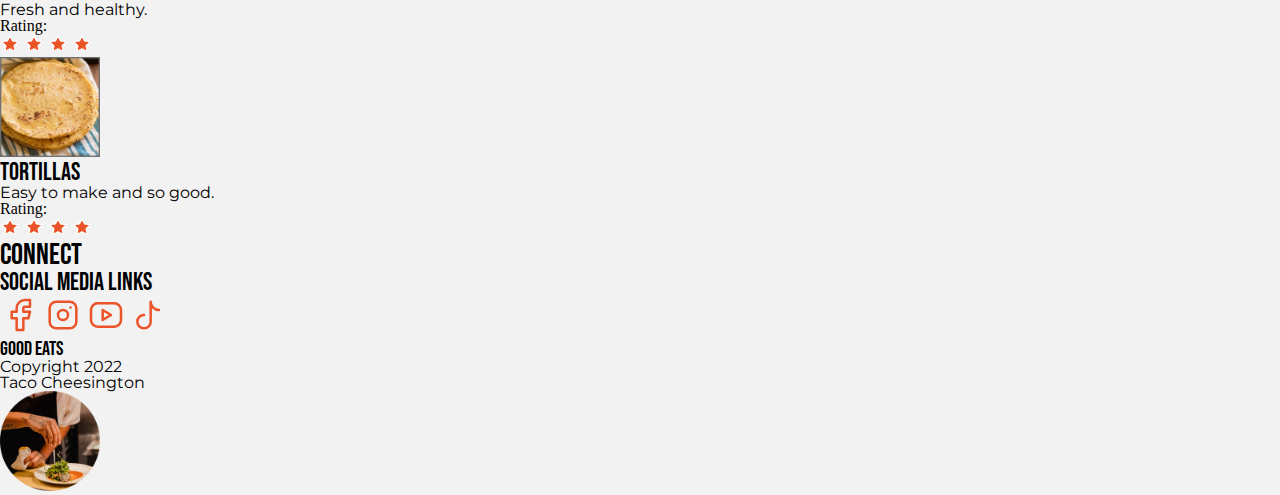
==== commit e4254eac: "css update" ====
--- a/index.html
+++ b/index.html
@@ -44,13 +44,13 @@
               <line x1="8" y1="12" x2="8" y2="18" />
             </svg>
           </a></li>
-        <li><a href="#Breakfast"><img src="images/breakfast.png" alt="eggs in pan"><span>Breakfast</span><br></a></li>
-        <li><a href="#Brunch"><img src="images/brunch.png" alt="drinks around"><span>Brunch</span><br></a></li>
-        <li><a href="#Lunch"><img src="images/lunch.png" alt="sandwiches"><span>Lunch</span><br></a></li>
-        <li><a href="#Dinner"><img src="images/dinner.png" alt="chops"><span>Dinner</span><br></a></li>
-        <li><a href="#Appetizers"><img src="images/appetizers.png" alt="snacks"><span>Appetizers</span><br></a></li>
-        <li><a href="#Desserts"><img src="images/desserts.png" alt="pastries"><span>Desserts</span><br></a></li>
-        <li><a href="#Beverages"><img src="images/beverages.png" alt="cocktail"><span>Beverages</span><br></a></li>
+        <li><a href="#Breakfast"><img src="images/breakfast.png" alt="eggs in pan"><span>Breakfast</span></a></li>
+        <li><a href="#Brunch"><img src="images/brunch.png" alt="drinks around"><span>Brunch</span></a></li>
+        <li><a href="#Lunch"><img src="images/lunch.png" alt="sandwiches"><span>Lunch</span></a></li>
+        <li><a href="#Dinner"><img src="images/dinner.png" alt="chops"><span>Dinner</span></a></li>
+        <li><a href="#Appetizers"><img src="images/appetizers.png" alt="snacks"><span>Appetizers</span></a></li>
+        <li><a href="#Desserts"><img src="images/desserts.png" alt="pastries"><span>Desserts</span></a></li>
+        <li><a href="#Beverages"><img src="images/beverages.png" alt="cocktail"><span>Beverages</span></a></li>
         <li class="avatar">
           <a href="#SignIn/Up">
             <svg xmlns="http://www.w3.org/2000/svg" class="icon icon-tabler icon-tabler-user-circle" width="40"
--- a/styles.css
+++ b/styles.css
@@ -111,44 +111,73 @@
     width: 100%;
     position: relative;
     box-shadow: 0px 2px #a0a0a0;
+    padding: 5px 0;
 }
 
-.logo {
+.nav-list .logo {
     position: absolute;
     top: 0;
     visibility: visible;
     background-color: #EB5428;
     width: 60%;
+    padding: 6px;
 }
 
 .nav-list {
     visibility: hidden;
     height: 0;
+    display: flex;
+    flex-direction: column;
+    gap: 5px;
+    width: 100%;
+}
+
+.nav-list li {
+    list-style-type: none;
+    width: 100%;
+}
+
+.nav-list a  {
+    align-items: flex-start;
+    
+}
+
+.nav-list img {
+    width: 40px;
 }
 
 img {
     width: 100px;
 }
 
-.avatar {
+.nav-list .avatar {
     position: absolute;
     visibility: visible;
     top: 0;
     right: 0;
     width: 20%;
+    text-align: center;
+}
+
+.avatar svg, .avatar span {
+    /* align-self: center; */
+}
+
+.avatar a {
+    color: #0D0D0D;
 }
   
-header span {
+label span {
     display: block;
 }
 
 nav a {
     display: flex;
     justify-content: center;
-    align-items: center;
     flex-direction: column;
-    color: #0D0D0D;
+    color: #EB5428;
     text-decoration: none;
+
 }
 
 #dropdown {
@@ -159,4 +188,12 @@
     width: 20%;
     text-align: center;
     font-size: 16px;
+}
+
+
+@media (max-width: 414px) {
+    #dropdown:checked ~ .nav-list {
+        height: 300px;
+        visibility: visible;
+    }
 }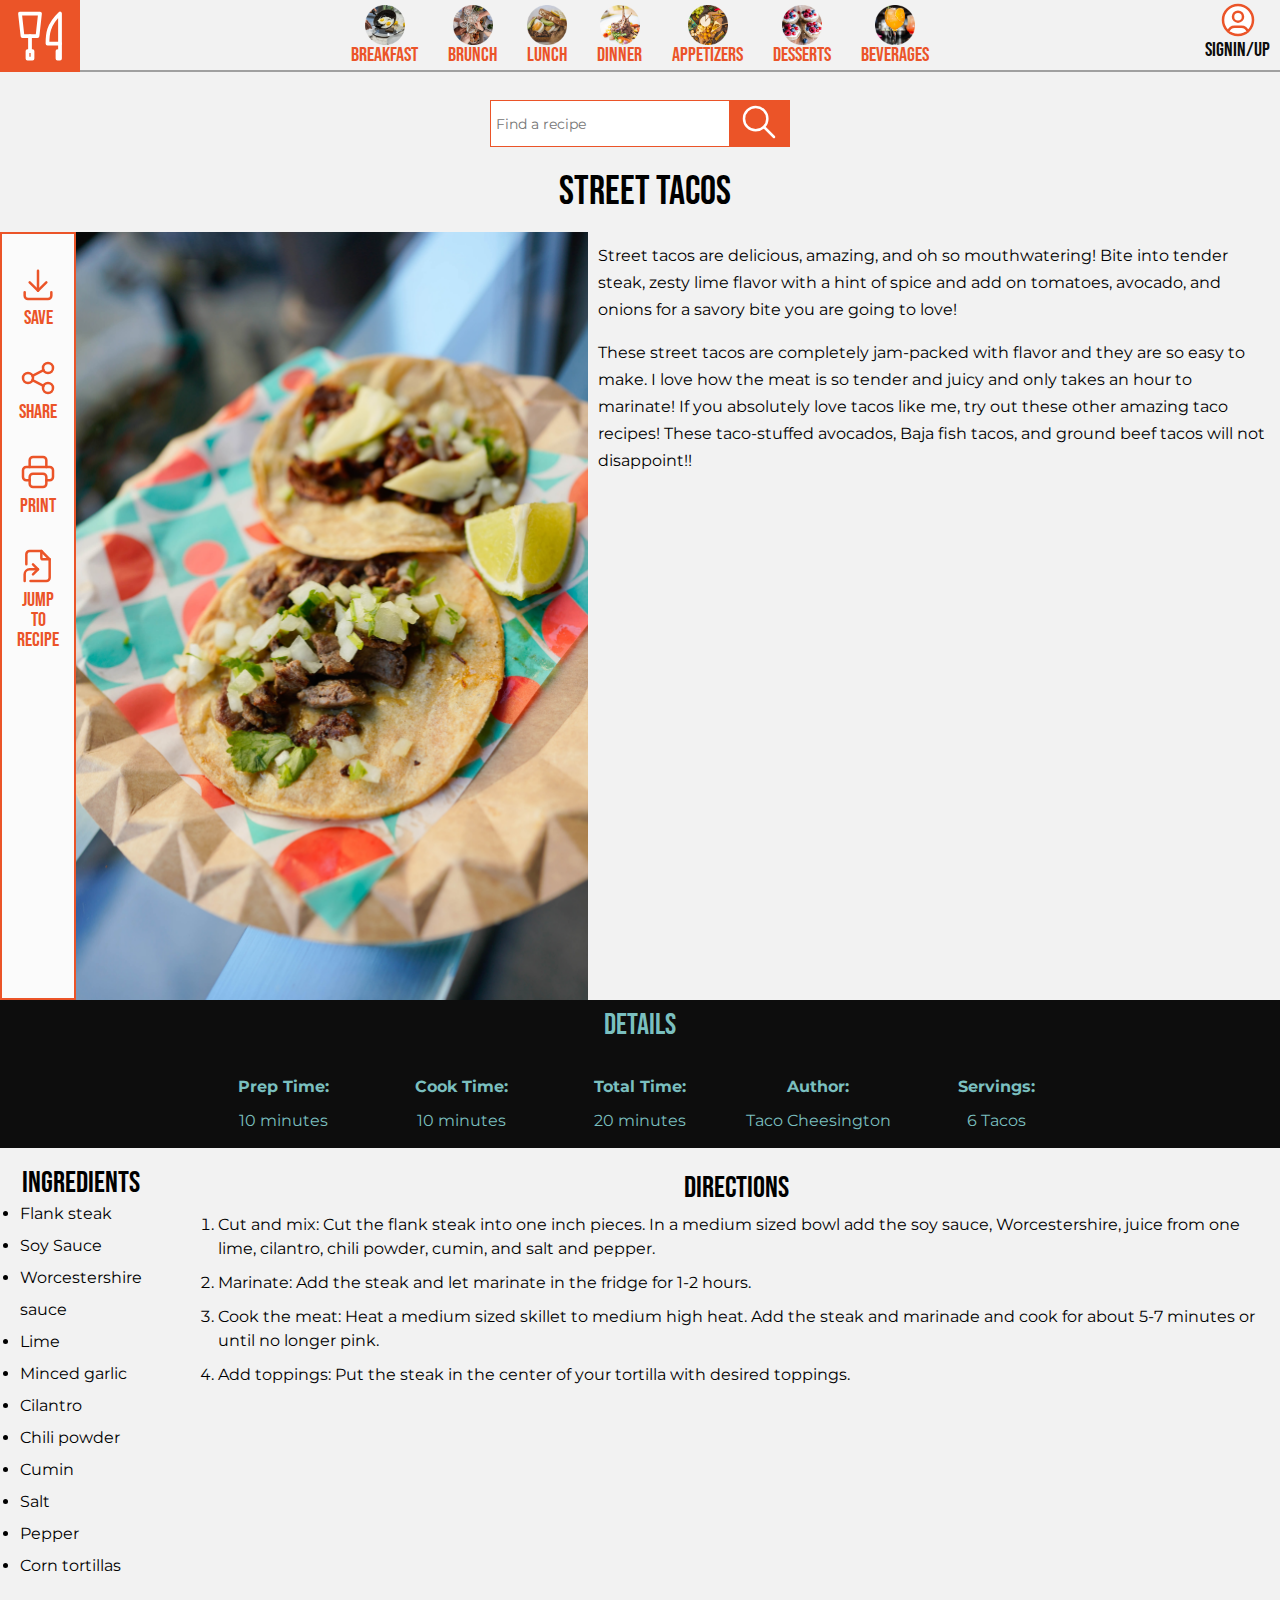
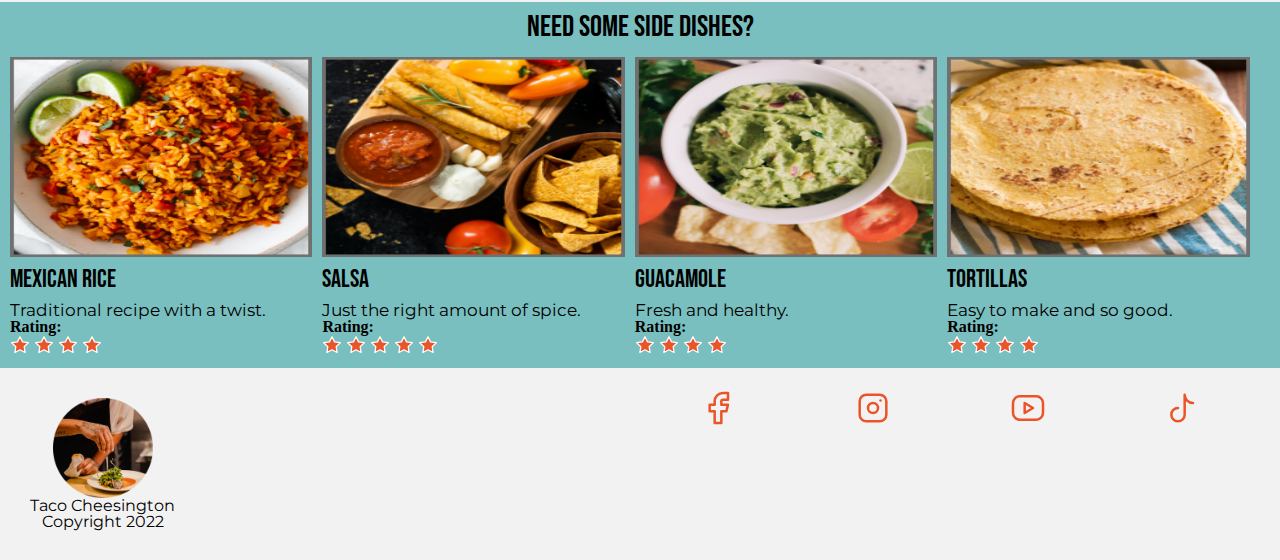
==== commit ab83488d: "Sections and footer update" ====
--- a/index.html
+++ b/index.html
@@ -1,377 +1,762 @@
 <!DOCTYPE html>
 <html lang="en">
+  <head>
+    <meta charset="UTF-8" />
+    <meta name="viewport" content="width=device-width, initial-scale=1.0" />
+    <title>Good Eats- Street Tacos</title>
+    <link rel="preconnect" href="https://fonts.googleapis.com" />
+    <link rel="preconnect" href="https://fonts.gstatic.com" crossorigin />
+    <link
+      href="https://fonts.googleapis.com/css2?family=Bebas+Neue&family=Montserrat:ital,wght@0,400;0,700;1,400&display=swap"
+      rel="stylesheet"
+    />
+    <link rel="stylesheet" href="styles.css" />
+  </head>
 
-<head>
-  <meta charset="UTF-8">
-  <meta name="viewport" content="width=device-width, initial-scale=1.0">
-  <title>Good Eats- Street Tacos</title>
-  <link rel="preconnect" href="https://fonts.googleapis.com">
-  <link rel="preconnect" href="https://fonts.gstatic.com" crossorigin>
-  <link href="https://fonts.googleapis.com/css2?family=Bebas+Neue&family=Montserrat:ital,wght@0,400;0,700;1,400&display=swap" rel="stylesheet">
-  <link rel="stylesheet" href="styles.css">
-</head>
-
-<body>
-  <header>
-    <nav class="main-nav">
-      <h2>Main Navigation</h2>
-      <input type="checkbox" id="dropdown">
-      <label for="dropdown">
-        <svg xmlns="http://www.w3.org/2000/svg" width="40" height="40" style="enable-background:new 0 0 40 40"
-          xml:space="preserve">
-          <path
-            d="M36 17.6c.1 1.8.1 3.6.1 5.4.1 2.7 0 5.5-.9 8-.5 1.4-1.3 2.6-2.4 3.6-3.3 2.7-6 2.4-12.6 2.4-4.6 0-9.2.2-12.2-1.9-2.5-1.8-3.6-4.2-3.8-7.1-.2-3.6.1-7.2.1-10.8 0-2.6.6-5.1 1.9-7.4 2.5-4.5 7.3-7.5 12.4-8 .4-.1.9-.1 1.4-.1 5.2 0 10.1 2.6 13 6.8 1 1.5 1.8 3.1 2.3 4.9.4 1.3.6 2.7.7 4.2z"
-            style="fill:none;stroke:#eb5428;stroke-width:2;stroke-miterlimit:10" />
-          <path
-            d="M36.1 22.6c0 .5-.1 1-.5 1.4-.5.7-1.4 1.2-2.6 1.3-2.8.2-5.8.1-8.6.1h-12c-1.3 0-2.6 0-3.8-.1-1.1 0-2.4 0-3.3-.6-.8-.6-1.2-1.4-1.2-2.2 0-.9.3-1.8 1.5-2.3.9-.4 2-.5 3.1-.5 1.4 0 2.8-.1 4.3-.1h14.5c1.2 0 2.3 0 3.5.1 1.7.1 3.3-.1 4.4 1 .3.6.7 1.3.7 1.9z"
-            style="fill:none;stroke:#fff;stroke-width:2.0832;stroke-miterlimit:10" />
-          <path
-            d="M38.5 22.6c0 .9-.2 1.7-.5 2.5-.6 1.3-1.7 2.1-3 2.2-3.3.3-6.7.2-9.9.2H11.2c-1.5 0-3-.1-4.4-.1-1.3-.1-2.8 0-3.8-1-.9-1-1.3-2.5-1.3-3.8 0-1.6.3-3.1 1.7-4 1-.7 2.3-.8 3.5-.8 1.6-.1 3.3-.1 4.9-.1H28.5c1.3 0 2.7 0 4 .1 2 .1 3.8-.1 5.1 1.7.5.9.9 2 .9 3.1z"
-            style="fill:none;stroke:#eb5428;stroke-width:2.9408;stroke-miterlimit:10" />
-        </svg>
-        <span>Menu</span>
-      </label>
-      <ul class="nav-list">
-        <li class="logo"><a href="#home">
-            <svg xmlns="http://www.w3.org/2000/svg" class="icon icon-tabler icon-tabler-tools-kitchen" width="60"
-              height="60" viewBox="0 0 24 24" stroke-width="1.5" stroke="#fff" fill="#EB5428" stroke-linecap="round"
-              stroke-linejoin="round">
+  <body>
+    <header>
+      <nav class="main-nav">
+        <h2>Main Navigation</h2>
+        <input type="checkbox" id="dropdown" />
+        <label for="dropdown">
+          <svg
+            xmlns="http://www.w3.org/2000/svg"
+            width="40"
+            height="40"
+            style="enable-background: new 0 0 40 40"
+            xml:space="preserve"
+          >
+            <path
+              d="M36 17.6c.1 1.8.1 3.6.1 5.4.1 2.7 0 5.5-.9 8-.5 1.4-1.3 2.6-2.4 3.6-3.3 2.7-6 2.4-12.6 2.4-4.6 0-9.2.2-12.2-1.9-2.5-1.8-3.6-4.2-3.8-7.1-.2-3.6.1-7.2.1-10.8 0-2.6.6-5.1 1.9-7.4 2.5-4.5 7.3-7.5 12.4-8 .4-.1.9-.1 1.4-.1 5.2 0 10.1 2.6 13 6.8 1 1.5 1.8 3.1 2.3 4.9.4 1.3.6 2.7.7 4.2z"
+              style="
+                fill: none;
+                stroke: #eb5428;
+                stroke-width: 2;
+                stroke-miterlimit: 10;
+              "
+            />
+            <path
+              d="M36.1 22.6c0 .5-.1 1-.5 1.4-.5.7-1.4 1.2-2.6 1.3-2.8.2-5.8.1-8.6.1h-12c-1.3 0-2.6 0-3.8-.1-1.1 0-2.4 0-3.3-.6-.8-.6-1.2-1.4-1.2-2.2 0-.9.3-1.8 1.5-2.3.9-.4 2-.5 3.1-.5 1.4 0 2.8-.1 4.3-.1h14.5c1.2 0 2.3 0 3.5.1 1.7.1 3.3-.1 4.4 1 .3.6.7 1.3.7 1.9z"
+              style="
+                fill: none;
+                stroke: #fff;
+                stroke-width: 2.0832;
+                stroke-miterlimit: 10;
+              "
+            />
+            <path
+              d="M38.5 22.6c0 .9-.2 1.7-.5 2.5-.6 1.3-1.7 2.1-3 2.2-3.3.3-6.7.2-9.9.2H11.2c-1.5 0-3-.1-4.4-.1-1.3-.1-2.8 0-3.8-1-.9-1-1.3-2.5-1.3-3.8 0-1.6.3-3.1 1.7-4 1-.7 2.3-.8 3.5-.8 1.6-.1 3.3-.1 4.9-.1H28.5c1.3 0 2.7 0 4 .1 2 .1 3.8-.1 5.1 1.7.5.9.9 2 .9 3.1z"
+              style="
+                fill: none;
+                stroke: #eb5428;
+                stroke-width: 2.9408;
+                stroke-miterlimit: 10;
+              "
+            />
+          </svg>
+          <span>Menu</span>
+        </label>
+        <ul class="nav-list">
+          <li class="logo">
+            <a href="#home">
+              <svg
+                xmlns="http://www.w3.org/2000/svg"
+                class="icon icon-tabler icon-tabler-tools-kitchen"
+                width="60"
+                height="60"
+                viewBox="0 0 24 24"
+                stroke-width="1.5"
+                stroke="#fff"
+                fill="#EB5428"
+                stroke-linecap="round"
+                stroke-linejoin="round"
+              >
+                <path stroke="none" d="M0 0h24v24H0z" fill="none" />
+                <path d="M4 3h8l-1 9h-6z" />
+                <path d="M7 18h2v3h-2z" />
+                <path d="M20 3v12h-5c-.023 -3.681 .184 -7.406 5 -12z" />
+                <path d="M20 15v6h-1v-3" />
+                <line x1="8" y1="12" x2="8" y2="18" />
+              </svg>
+            </a>
+          </li>
+          <li>
+            <a href="#Breakfast"
+              ><img src="images/breakfast.png" alt="eggs in pan" /><span
+                >Breakfast</span
+              ></a
+            >
+          </li>
+          <li>
+            <a href="#Brunch"
+              ><img src="images/brunch.png" alt="drinks around" /><span
+                >Brunch</span
+              ></a
+            >
+          </li>
+          <li>
+            <a href="#Lunch"
+              ><img src="images/lunch.png" alt="sandwiches" /><span
+                >Lunch</span
+              ></a
+            >
+          </li>
+          <li>
+            <a href="#Dinner"
+              ><img src="images/dinner.png" alt="chops" /><span>Dinner</span></a
+            >
+          </li>
+          <li>
+            <a href="#Appetizers"
+              ><img src="images/appetizers.png" alt="snacks" /><span
+                >Appetizers</span
+              ></a
+            >
+          </li>
+          <li>
+            <a href="#Desserts"
+              ><img src="images/desserts.png" alt="pastries" /><span
+                >Desserts</span
+              ></a
+            >
+          </li>
+          <li>
+            <a href="#Beverages"
+              ><img src="images/beverages.png" alt="cocktail" /><span
+                >Beverages</span
+              ></a
+            >
+          </li>
+          <li class="avatar">
+            <a href="#SignIn/Up">
+              <svg
+                xmlns="http://www.w3.org/2000/svg"
+                class="icon icon-tabler icon-tabler-user-circle"
+                width="40"
+                height="40"
+                viewBox="0 0 24 24"
+                stroke-width="1.5"
+                stroke="#EB5428"
+                fill="#ffff"
+                stroke-linecap="round"
+                stroke-linejoin="round"
+              >
+                <path stroke="none" d="M0 0h24v24H0z" fill="none" />
+                <circle cx="12" cy="12" r="9" />
+                <circle cx="12" cy="10" r="3" />
+                <path
+                  d="M6.168 18.849a4 4 0 0 1 3.832 -2.849h4a4 4 0 0 1 3.834 2.855"
+                /></svg>
+                <span>SignIn/Up</span>
+                </a>
+          </li>
+        </ul>
+      </nav>
+      <form class="search-form">
+        <input type="text" id="menu-search" placeholder="Find a recipe" />
+        <button>
+          <svg
+            xmlns="http://www.w3.org/2000/svg"
+            class="icon icon-tabler icon-tabler-search"
+            width="40"
+            height="40"
+            viewBox="0 0 24 24"
+            stroke-width="1.5"
+            stroke="#fff"
+            fill="none"
+            stroke-linecap="round"
+            stroke-linejoin="round"
+          >
+            <path stroke="none" d="M0 0h24v24H0z" fill="none" />
+            <circle cx="10" cy="10" r="7" />
+            <line x1="21" y1="21" x2="15" y2="15" />
+          </svg>
+        </button>
+      </form>
+    </header>
+    <main>
+      <h1>Street Tacos</h1>
+      <div class="tacos">
+        <menu>
+          <li>
+            <svg
+              xmlns="http://www.w3.org/2000/svg"
+              class="icon icon-tabler icon-tabler-download"
+              width="40"
+              height="40"
+              viewBox="0 0 24 24"
+              stroke-width="1.5"
+              stroke="#EB5428"
+              fill="none"
+              stroke-linecap="round"
+              stroke-linejoin="round"
+            >
               <path stroke="none" d="M0 0h24v24H0z" fill="none" />
-              <path d="M4 3h8l-1 9h-6z" />
-              <path d="M7 18h2v3h-2z" />
-              <path d="M20 3v12h-5c-.023 -3.681 .184 -7.406 5 -12z" />
-              <path d="M20 15v6h-1v-3" />
-              <line x1="8" y1="12" x2="8" y2="18" />
+              <path d="M4 17v2a2 2 0 0 0 2 2h12a2 2 0 0 0 2 -2v-2" />
+              <polyline points="7 11 12 16 17 11" />
+              <line x1="12" y1="4" x2="12" y2="16" />
             </svg>
-          </a></li>
-        <li><a href="#Breakfast"><img src="images/breakfast.png" alt="eggs in pan"><span>Breakfast</span></a></li>
-        <li><a href="#Brunch"><img src="images/brunch.png" alt="drinks around"><span>Brunch</span></a></li>
-        <li><a href="#Lunch"><img src="images/lunch.png" alt="sandwiches"><span>Lunch</span></a></li>
-        <li><a href="#Dinner"><img src="images/dinner.png" alt="chops"><span>Dinner</span></a></li>
-        <li><a href="#Appetizers"><img src="images/appetizers.png" alt="snacks"><span>Appetizers</span></a></li>
-        <li><a href="#Desserts"><img src="images/desserts.png" alt="pastries"><span>Desserts</span></a></li>
-        <li><a href="#Beverages"><img src="images/beverages.png" alt="cocktail"><span>Beverages</span></a></li>
-        <li class="avatar">
-          <a href="#SignIn/Up">
-            <svg xmlns="http://www.w3.org/2000/svg" class="icon icon-tabler icon-tabler-user-circle" width="40"
-              height="40" viewBox="0 0 24 24" stroke-width="1.5" stroke="#EB5428" fill="#ffff" stroke-linecap="round"
-              stroke-linejoin="round">
+            <span>SAVE</span>
+          </li>
+          <li>
+            <svg
+              xmlns="http://www.w3.org/2000/svg"
+              class="icon icon-tabler icon-tabler-share"
+              width="40"
+              height="40"
+              viewBox="0 0 24 24"
+              stroke-width="1.5"
+              stroke="#EB5428"
+              fill="none"
+              stroke-linecap="round"
+              stroke-linejoin="round"
+            >
               <path stroke="none" d="M0 0h24v24H0z" fill="none" />
-              <circle cx="12" cy="12" r="9" />
-              <circle cx="12" cy="10" r="3" />
-              <path d="M6.168 18.849a4 4 0 0 1 3.832 -2.849h4a4 4 0 0 1 3.834 2.855" />
-            </svg><span>SignIn/Up</span></a>
-        </li>
-      </ul>
-    </nav>
-    <form>
-      <input type="text" id="menu-search" placeholder="Find a recipe">
-      <button><svg xmlns="http://www.w3.org/2000/svg" class="icon icon-tabler icon-tabler-search" width="40" height="40"
-          viewBox="0 0 24 24" stroke-width="1.5" stroke="#EB5428" fill="none" stroke-linecap="round"
-          stroke-linejoin="round">
-          <path stroke="none" d="M0 0h24v24H0z" fill="none" />
-          <circle cx="10" cy="10" r="7" />
-          <line x1="21" y1="21" x2="15" y2="15" />
-        </svg></button>
-    </form>
-  </header>
-  <main>
-    <h1>Street Tacos</h1>
-    <div>
-      <menu>
-        <li><svg xmlns="http://www.w3.org/2000/svg" class="icon icon-tabler icon-tabler-download" width="40" height="40"
-            viewBox="0 0 24 24" stroke-width="1.5" stroke="#EB5428" fill="none" stroke-linecap="round"
-            stroke-linejoin="round">
-            <path stroke="none" d="M0 0h24v24H0z" fill="none" />
-            <path d="M4 17v2a2 2 0 0 0 2 2h12a2 2 0 0 0 2 -2v-2" />
-            <polyline points="7 11 12 16 17 11" />
-            <line x1="12" y1="4" x2="12" y2="16" />
-          </svg></li>
-        <li><svg xmlns="http://www.w3.org/2000/svg" class="icon icon-tabler icon-tabler-share" width="40" height="40"
-            viewBox="0 0 24 24" stroke-width="1.5" stroke="#EB5428" fill="none" stroke-linecap="round"
-            stroke-linejoin="round">
-            <path stroke="none" d="M0 0h24v24H0z" fill="none" />
-            <circle cx="6" cy="12" r="3" />
-            <circle cx="18" cy="6" r="3" />
-            <circle cx="18" cy="18" r="3" />
-            <line x1="8.7" y1="10.7" x2="15.3" y2="7.3" />
-            <line x1="8.7" y1="13.3" x2="15.3" y2="16.7" />
-          </svg></li>
-        <li><svg xmlns="http://www.w3.org/2000/svg" class="icon icon-tabler icon-tabler-printer" width="40" height="40"
-            viewBox="0 0 24 24" stroke-width="1.5" stroke="#EB5428" fill="none" stroke-linecap="round"
-            stroke-linejoin="round">
-            <path stroke="none" d="M0 0h24v24H0z" fill="none" />
-            <path d="M17 17h2a2 2 0 0 0 2 -2v-4a2 2 0 0 0 -2 -2h-14a2 2 0 0 0 -2 2v4a2 2 0 0 0 2 2h2" />
-            <path d="M17 9v-4a2 2 0 0 0 -2 -2h-6a2 2 0 0 0 -2 2v4" />
-            <rect x="7" y="13" width="10" height="8" rx="2" />
-          </svg></li>
-        <li><svg xmlns="http://www.w3.org/2000/svg" class="icon icon-tabler icon-tabler-file-symlink" width="40"
-            height="40" viewBox="0 0 24 24" stroke-width="1.5" stroke="#EB5428" fill="none" stroke-linecap="round"
-            stroke-linejoin="round">
-            <path stroke="none" d="M0 0h24v24H0z" fill="none" />
-            <path d="M4 21v-4a3 3 0 0 1 3 -3h5" />
-            <path d="M9 17l3 -3l-3 -3" />
-            <path d="M14 3v4a1 1 0 0 0 1 1h4" />
-            <path d="M5 11v-6a2 2 0 0 1 2 -2h7l5 5v11a2 2 0 0 1 -2 2h-9.5" />
-          </svg></li>
-      </menu>
-      <img src="images/street-tacos.png" alt="tacos">
-      <div>
-        <p>
-          Street tacos are delicious, amazing, and oh so mouthwatering! Bite into tender steak, zesty lime flavor with a
-          hint of spice and add on tomatoes, avocado, and onions for a savory bite you are going to love!
-        </p>
-        <p>
-          These street tacos are completely jam-packed with flavor and they are so easy to make. I love how the meat is
-          so tender and juicy and only takes an hour to marinate! If you absolutely love tacos like me, try out these
-          other amazing taco recipes! These taco-stuffed avocados, Baja fish tacos, and ground beef tacos will not
-          disappoint!!
-        </p>
-      </div>
-    </div>
-    <section>
-      <h2>Details</h2>
-      <dl>
-        <dt>Prep Time:</dt>
-        <dd>10 minutes</dd>
-        <dt>Cook Time:</dt>
-        <dd>10 minutes</dd>
-        <dt>Total Time:</dt>
-        <dd>20 minutes</dd>
-        <dt>Author:</dt>
-        <dd>Taco Cheesington</dd>
-        <dt>Servings:</dt>
-        <dd>6 Tacos</dd>
-      </dl>
-
-    </section>
-    <section>
-      <h2>Ingredients</h2>
-      <ul>
-        <li>Flank steak</li>
-        <li>Soy Sauce</li>
-        <li>Worcestershire sauce</li>
-        <li>Lime</li>
-        <li>Minced garlic</li>
-        <li>Cilantro</li>
-        <li>Chili powder</li>
-        <li>Cumin</li>
-        <li>Salt</li>
-        <li>Pepper</li>
-        <li>Corn tortillas</li>
-      </ul>
-    </section>
-    <section>
-      <h2>Directions</h2>
-      <ol>
-        <li>Cut and mix: Cut the flank steak into one inch pieces. In a medium sized bowl add the soy sauce,
-          Worcestershire, juice from one lime, cilantro, chili powder, cumin, and salt and pepper.</li>
-        <li>Marinate: Add the steak and let marinate in the fridge for 1-2 hours.</li>
-        <li>Cook the meat: Heat a medium sized skillet to medium high heat. Add the steak and marinade and cook for
-          about 5-7 minutes or until no longer pink.</li>
-        <li>Add toppings: Put the steak in the center of your tortilla with desired toppings.</li>
-      </ol>
-    </section>
-    <section>
-      <h2>Need some side dishes?</h2>
-      <div>
-        <div>
-          <img src="images/mexican-rice.png" alt="rice">
-          <div>
-            <h3>Mexican Rice</h3>
-            <p>Traditional recipe with a twist.</p>
-            <h4>Rating:</h4>
-            <svg xmlns="http://www.w3.org/2000/svg" class="icon icon-tabler icon-tabler-star" width="20" height="20"
-              viewBox="0 0 24 24" stroke-width="1.5" stroke="#ffff" fill="#EB5428" stroke-linecap="round"
-              stroke-linejoin="round">
+              <circle cx="6" cy="12" r="3" />
+              <circle cx="18" cy="6" r="3" />
+              <circle cx="18" cy="18" r="3" />
+              <line x1="8.7" y1="10.7" x2="15.3" y2="7.3" />
+              <line x1="8.7" y1="13.3" x2="15.3" y2="16.7" />
+            </svg>
+            <span>SHARE</span>
+          </li>
+          <li>
+            <svg
+              xmlns="http://www.w3.org/2000/svg"
+              class="icon icon-tabler icon-tabler-printer"
+              width="40"
+              height="40"
+              viewBox="0 0 24 24"
+              stroke-width="1.5"
+              stroke="#EB5428"
+              fill="none"
+              stroke-linecap="round"
+              stroke-linejoin="round"
+            >
               <path stroke="none" d="M0 0h24v24H0z" fill="none" />
               <path
-                d="M12 17.75l-6.172 3.245l1.179 -6.873l-5 -4.867l6.9 -1l3.086 -6.253l3.086 6.253l6.9 1l-5 4.867l1.179 6.873z" />
+                d="M17 17h2a2 2 0 0 0 2 -2v-4a2 2 0 0 0 -2 -2h-14a2 2 0 0 0 -2 2v4a2 2 0 0 0 2 2h2"
+              />
+              <path d="M17 9v-4a2 2 0 0 0 -2 -2h-6a2 2 0 0 0 -2 2v4" />
+              <rect x="7" y="13" width="10" height="8" rx="2" />
             </svg>
-            <svg xmlns="http://www.w3.org/2000/svg" class="icon icon-tabler icon-tabler-star" width="20" height="20"
-              viewBox="0 0 24 24" stroke-width="1.5" stroke="#ffff" fill="#EB5428" stroke-linecap="round"
-              stroke-linejoin="round">
+            <span>PRINT</span>
+          </li>
+          <li>
+            <svg
+              xmlns="http://www.w3.org/2000/svg"
+              class="icon icon-tabler icon-tabler-file-symlink"
+              width="40"
+              height="40"
+              viewBox="0 0 24 24"
+              stroke-width="1.5"
+              stroke="#EB5428"
+              fill="none"
+              stroke-linecap="round"
+              stroke-linejoin="round"
+            >
               <path stroke="none" d="M0 0h24v24H0z" fill="none" />
-              <path
-                d="M12 17.75l-6.172 3.245l1.179 -6.873l-5 -4.867l6.9 -1l3.086 -6.253l3.086 6.253l6.9 1l-5 4.867l1.179 6.873z" />
+              <path d="M4 21v-4a3 3 0 0 1 3 -3h5" />
+              <path d="M9 17l3 -3l-3 -3" />
+              <path d="M14 3v4a1 1 0 0 0 1 1h4" />
+              <path d="M5 11v-6a2 2 0 0 1 2 -2h7l5 5v11a2 2 0 0 1 -2 2h-9.5" />
             </svg>
-            <svg xmlns="http://www.w3.org/2000/svg" class="icon icon-tabler icon-tabler-star" width="20" height="20"
-              viewBox="0 0 24 24" stroke-width="1.5" stroke="#ffff" fill="#EB5428" stroke-linecap="round"
-              stroke-linejoin="round">
-              <path stroke="none" d="M0 0h24v24H0z" fill="none" />
-              <path
-                d="M12 17.75l-6.172 3.245l1.179 -6.873l-5 -4.867l6.9 -1l3.086 -6.253l3.086 6.253l6.9 1l-5 4.867l1.179 6.873z" />
-            </svg>
-            <svg xmlns="http://www.w3.org/2000/svg" class="icon icon-tabler icon-tabler-star" width="20" height="20"
-              viewBox="0 0 24 24" stroke-width="1.5" stroke="#ffff" fill="#EB5428" stroke-linecap="round"
-              stroke-linejoin="round">
-              <path stroke="none" d="M0 0h24v24H0z" fill="none" />
-              <path
-                d="M12 17.75l-6.172 3.245l1.179 -6.873l-5 -4.867l6.9 -1l3.086 -6.253l3.086 6.253l6.9 1l-5 4.867l1.179 6.873z" />
-            </svg>
+            <span>JUMP TO RECIPE</span>
+          </li>
+        </menu>
+        <img src="images/street-tacos.png" alt="tacos" />
+        <div>
+          <p>
+            Street tacos are delicious, amazing, and oh so mouthwatering! Bite
+            into tender steak, zesty lime flavor with a hint of spice and add on
+            tomatoes, avocado, and onions for a savory bite you are going to
+            love!
+          </p>
+          <p>
+            These street tacos are completely jam-packed with flavor and they
+            are so easy to make. I love how the meat is so tender and juicy and
+            only takes an hour to marinate! If you absolutely love tacos like
+            me, try out these other amazing taco recipes! These taco-stuffed
+            avocados, Baja fish tacos, and ground beef tacos will not
+            disappoint!!
+          </p>
+        </div>
+      </div>
+      <section id="details">
+        <h2>Details</h2>
+        <div>
+          <dl>
+          <dt>Prep Time:</dt>
+          <dd>10 minutes</dd>
+        </dl>
+        <dl>
+          <dt>Cook Time:</dt>
+          <dd>10 minutes</dd>
+        </dl>
+        <dl>
+          <dt>Total Time:</dt>
+          <dd>20 minutes</dd>
+          </dl>
+          <dl>
+          <dt>Author:</dt>
+          <dd>Taco Cheesington</dd>
+        </dl>
+        <dl>
+          <dt>Servings:</dt>
+          <dd>6 Tacos</dd>
+        </dl>
+      </div>
+      </section>
+      <div class="ingredients_directions">
+      <section id="ingredients">
+        <h2>Ingredients</h2>
+        <ul>
+          <li>Flank steak</li>
+          <li>Soy Sauce</li>
+          <li>Worcestershire sauce</li>
+          <li>Lime</li>
+          <li>Minced garlic</li>
+          <li>Cilantro</li>
+          <li>Chili powder</li>
+          <li>Cumin</li>
+          <li>Salt</li>
+          <li>Pepper</li>
+          <li>Corn tortillas</li>
+        </ul>
+      </section>
+      <section id="directions">
+        <h2>Directions</h2>
+        <ol>
+          <li>
+            Cut and mix: Cut the flank steak into one inch pieces. In a medium
+            sized bowl add the soy sauce, Worcestershire, juice from one lime,
+            cilantro, chili powder, cumin, and salt and pepper.
+          </li>
+          <li>
+            Marinate: Add the steak and let marinate in the fridge for 1-2
+            hours.
+          </li>
+          <li>
+            Cook the meat: Heat a medium sized skillet to medium high heat. Add
+            the steak and marinade and cook for about 5-7 minutes or until no
+            longer pink.
+          </li>
+          <li>
+            Add toppings: Put the steak in the center of your tortilla with
+            desired toppings.
+          </li>
+        </ol>
+      </section>
+    </div>
+      <section class="dishes">
+        <h2>Need some side dishes?</h2>
+        <div>
+          <div>
+            <img src="images/mexican-rice.png" alt="rice" />
+            <div class="dish-details">
+              <h3>Mexican Rice</h3>
+              <p>Traditional recipe with a twist.</p>
+              <h4>Rating:</h4>
+              <svg
+                xmlns="http://www.w3.org/2000/svg"
+                class="icon icon-tabler icon-tabler-star"
+                width="20"
+                height="20"
+                viewBox="0 0 24 24"
+                stroke-width="1.5"
+                stroke="#ffff"
+                fill="#EB5428"
+                stroke-linecap="round"
+                stroke-linejoin="round"
+              >
+                <path stroke="none" d="M0 0h24v24H0z" fill="none" />
+                <path
+                  d="M12 17.75l-6.172 3.245l1.179 -6.873l-5 -4.867l6.9 -1l3.086 -6.253l3.086 6.253l6.9 1l-5 4.867l1.179 6.873z"
+                />
+              </svg>
+              <svg
+                xmlns="http://www.w3.org/2000/svg"
+                class="icon icon-tabler icon-tabler-star"
+                width="20"
+                height="20"
+                viewBox="0 0 24 24"
+                stroke-width="1.5"
+                stroke="#ffff"
+                fill="#EB5428"
+                stroke-linecap="round"
+                stroke-linejoin="round"
+              >
+                <path stroke="none" d="M0 0h24v24H0z" fill="none" />
+                <path
+                  d="M12 17.75l-6.172 3.245l1.179 -6.873l-5 -4.867l6.9 -1l3.086 -6.253l3.086 6.253l6.9 1l-5 4.867l1.179 6.873z"
+                />
+              </svg>
+              <svg
+                xmlns="http://www.w3.org/2000/svg"
+                class="icon icon-tabler icon-tabler-star"
+                width="20"
+                height="20"
+                viewBox="0 0 24 24"
+                stroke-width="1.5"
+                stroke="#ffff"
+                fill="#EB5428"
+                stroke-linecap="round"
+                stroke-linejoin="round"
+              >
+                <path stroke="none" d="M0 0h24v24H0z" fill="none" />
+                <path
+                  d="M12 17.75l-6.172 3.245l1.179 -6.873l-5 -4.867l6.9 -1l3.086 -6.253l3.086 6.253l6.9 1l-5 4.867l1.179 6.873z"
+                />
+              </svg>
+              <svg
+                xmlns="http://www.w3.org/2000/svg"
+                class="icon icon-tabler icon-tabler-star"
+                width="20"
+                height="20"
+                viewBox="0 0 24 24"
+                stroke-width="1.5"
+                stroke="#ffff"
+                fill="#EB5428"
+                stroke-linecap="round"
+                stroke-linejoin="round"
+              >
+                <path stroke="none" d="M0 0h24v24H0z" fill="none" />
+                <path
+                  d="M12 17.75l-6.172 3.245l1.179 -6.873l-5 -4.867l6.9 -1l3.086 -6.253l3.086 6.253l6.9 1l-5 4.867l1.179 6.873z"
+                />
+              </svg>
+            </div>
           </div>
-        </div>
-        <div>
-          <img src="images/salsa.png" alt="salsa">
           <div>
-            <h3>Salsa</h3>
-            <p>Just the right amount of spice.</p>
-            <h4>Rating:</h4>
-            <svg xmlns="http://www.w3.org/2000/svg" class="icon icon-tabler icon-tabler-star" width="20" height="20"
-              viewBox="0 0 24 24" stroke-width="1.5" stroke="#ffff" fill="#EB5428" stroke-linecap="round"
-              stroke-linejoin="round">
-              <path stroke="none" d="M0 0h24v24H0z" fill="none" />
-              <path
-                d="M12 17.75l-6.172 3.245l1.179 -6.873l-5 -4.867l6.9 -1l3.086 -6.253l3.086 6.253l6.9 1l-5 4.867l1.179 6.873z" />
-            </svg>
-            <svg xmlns="http://www.w3.org/2000/svg" class="icon icon-tabler icon-tabler-star" width="20" height="20"
-              viewBox="0 0 24 24" stroke-width="1.5" stroke="#ffff" fill="#EB5428" stroke-linecap="round"
-              stroke-linejoin="round">
-              <path stroke="none" d="M0 0h24v24H0z" fill="none" />
-              <path
-                d="M12 17.75l-6.172 3.245l1.179 -6.873l-5 -4.867l6.9 -1l3.086 -6.253l3.086 6.253l6.9 1l-5 4.867l1.179 6.873z" />
-            </svg>
-            <svg xmlns="http://www.w3.org/2000/svg" class="icon icon-tabler icon-tabler-star" width="20" height="20"
-              viewBox="0 0 24 24" stroke-width="1.5" stroke="#ffff" fill="#EB5428" stroke-linecap="round"
-              stroke-linejoin="round">
-              <path stroke="none" d="M0 0h24v24H0z" fill="none" />
-              <path
-                d="M12 17.75l-6.172 3.245l1.179 -6.873l-5 -4.867l6.9 -1l3.086 -6.253l3.086 6.253l6.9 1l-5 4.867l1.179 6.873z" />
-            </svg>
-            <svg xmlns="http://www.w3.org/2000/svg" class="icon icon-tabler icon-tabler-star" width="20" height="20"
-              viewBox="0 0 24 24" stroke-width="1.5" stroke="#ffff" fill="#EB5428" stroke-linecap="round"
-              stroke-linejoin="round">
-              <path stroke="none" d="M0 0h24v24H0z" fill="none" />
-              <path
-                d="M12 17.75l-6.172 3.245l1.179 -6.873l-5 -4.867l6.9 -1l3.086 -6.253l3.086 6.253l6.9 1l-5 4.867l1.179 6.873z" />
-            </svg>
-            <svg xmlns="http://www.w3.org/2000/svg" class="icon icon-tabler icon-tabler-star" width="20" height="20"
-              viewBox="0 0 24 24" stroke-width="1.5" stroke="#ffff" fill="#EB5428" stroke-linecap="round"
-              stroke-linejoin="round">
-              <path stroke="none" d="M0 0h24v24H0z" fill="none" />
-              <path
-                d="M12 17.75l-6.172 3.245l1.179 -6.873l-5 -4.867l6.9 -1l3.086 -6.253l3.086 6.253l6.9 1l-5 4.867l1.179 6.873z" />
-            </svg>
+            <img src="images/salsa.png" alt="salsa" />
+            <div class="dish-details">
+              <h3>Salsa</h3>
+              <p>Just the right amount of spice.</p>
+              <h4>Rating:</h4>
+              <svg
+                xmlns="http://www.w3.org/2000/svg"
+                class="icon icon-tabler icon-tabler-star"
+                width="20"
+                height="20"
+                viewBox="0 0 24 24"
+                stroke-width="1.5"
+                stroke="#ffff"
+                fill="#EB5428"
+                stroke-linecap="round"
+                stroke-linejoin="round"
+              >
+                <path stroke="none" d="M0 0h24v24H0z" fill="none" />
+                <path
+                  d="M12 17.75l-6.172 3.245l1.179 -6.873l-5 -4.867l6.9 -1l3.086 -6.253l3.086 6.253l6.9 1l-5 4.867l1.179 6.873z"
+                />
+              </svg>
+              <svg
+                xmlns="http://www.w3.org/2000/svg"
+                class="icon icon-tabler icon-tabler-star"
+                width="20"
+                height="20"
+                viewBox="0 0 24 24"
+                stroke-width="1.5"
+                stroke="#ffff"
+                fill="#EB5428"
+                stroke-linecap="round"
+                stroke-linejoin="round"
+              >
+                <path stroke="none" d="M0 0h24v24H0z" fill="none" />
+                <path
+                  d="M12 17.75l-6.172 3.245l1.179 -6.873l-5 -4.867l6.9 -1l3.086 -6.253l3.086 6.253l6.9 1l-5 4.867l1.179 6.873z"
+                />
+              </svg>
+              <svg
+                xmlns="http://www.w3.org/2000/svg"
+                class="icon icon-tabler icon-tabler-star"
+                width="20"
+                height="20"
+                viewBox="0 0 24 24"
+                stroke-width="1.5"
+                stroke="#ffff"
+                fill="#EB5428"
+                stroke-linecap="round"
+                stroke-linejoin="round"
+              >
+                <path stroke="none" d="M0 0h24v24H0z" fill="none" />
+                <path
+                  d="M12 17.75l-6.172 3.245l1.179 -6.873l-5 -4.867l6.9 -1l3.086 -6.253l3.086 6.253l6.9 1l-5 4.867l1.179 6.873z"
+                />
+              </svg>
+              <svg
+                xmlns="http://www.w3.org/2000/svg"
+                class="icon icon-tabler icon-tabler-star"
+                width="20"
+                height="20"
+                viewBox="0 0 24 24"
+                stroke-width="1.5"
+                stroke="#ffff"
+                fill="#EB5428"
+                stroke-linecap="round"
+                stroke-linejoin="round"
+              >
+                <path stroke="none" d="M0 0h24v24H0z" fill="none" />
+                <path
+                  d="M12 17.75l-6.172 3.245l1.179 -6.873l-5 -4.867l6.9 -1l3.086 -6.253l3.086 6.253l6.9 1l-5 4.867l1.179 6.873z"
+                />
+              </svg>
+              <svg
+                xmlns="http://www.w3.org/2000/svg"
+                class="icon icon-tabler icon-tabler-star"
+                width="20"
+                height="20"
+                viewBox="0 0 24 24"
+                stroke-width="1.5"
+                stroke="#ffff"
+                fill="#EB5428"
+                stroke-linecap="round"
+                stroke-linejoin="round"
+              >
+                <path stroke="none" d="M0 0h24v24H0z" fill="none" />
+                <path
+                  d="M12 17.75l-6.172 3.245l1.179 -6.873l-5 -4.867l6.9 -1l3.086 -6.253l3.086 6.253l6.9 1l-5 4.867l1.179 6.873z"
+                />
+              </svg>
+            </div>
           </div>
-        </div>
 
-        <div>
-          <img src="images/guacamole.png" alt="guac">
           <div>
-            <h3>Guacamole</h3>
-            <p>Fresh and healthy.</p>
-            <h4>Rating:</h4>
-            <svg xmlns="http://www.w3.org/2000/svg" class="icon icon-tabler icon-tabler-star" width="20" height="20"
-              viewBox="0 0 24 24" stroke-width="1.5" stroke="#ffff" fill="#EB5428" stroke-linecap="round"
-              stroke-linejoin="round">
-              <path stroke="none" d="M0 0h24v24H0z" fill="none" />
-              <path
-                d="M12 17.75l-6.172 3.245l1.179 -6.873l-5 -4.867l6.9 -1l3.086 -6.253l3.086 6.253l6.9 1l-5 4.867l1.179 6.873z" />
-            </svg>
-            <svg xmlns="http://www.w3.org/2000/svg" class="icon icon-tabler icon-tabler-star" width="20" height="20"
-              viewBox="0 0 24 24" stroke-width="1.5" stroke="#ffff" fill="#EB5428" stroke-linecap="round"
-              stroke-linejoin="round">
-              <path stroke="none" d="M0 0h24v24H0z" fill="none" />
-              <path
-                d="M12 17.75l-6.172 3.245l1.179 -6.873l-5 -4.867l6.9 -1l3.086 -6.253l3.086 6.253l6.9 1l-5 4.867l1.179 6.873z" />
-            </svg>
-            <svg xmlns="http://www.w3.org/2000/svg" class="icon icon-tabler icon-tabler-star" width="20" height="20"
-              viewBox="0 0 24 24" stroke-width="1.5" stroke="#ffff" fill="#EB5428" stroke-linecap="round"
-              stroke-linejoin="round">
-              <path stroke="none" d="M0 0h24v24H0z" fill="none" />
-              <path
-                d="M12 17.75l-6.172 3.245l1.179 -6.873l-5 -4.867l6.9 -1l3.086 -6.253l3.086 6.253l6.9 1l-5 4.867l1.179 6.873z" />
-            </svg>
-            <svg xmlns="http://www.w3.org/2000/svg" class="icon icon-tabler icon-tabler-star" width="20" height="20"
-              viewBox="0 0 24 24" stroke-width="1.5" stroke="#ffff" fill="#EB5428" stroke-linecap="round"
-              stroke-linejoin="round">
-              <path stroke="none" d="M0 0h24v24H0z" fill="none" />
-              <path
-                d="M12 17.75l-6.172 3.245l1.179 -6.873l-5 -4.867l6.9 -1l3.086 -6.253l3.086 6.253l6.9 1l-5 4.867l1.179 6.873z" />
-            </svg>
+            <img src="images/guacamole.png" alt="guac" />
+            <div class="dish-details">
+              <h3>Guacamole</h3>
+              <p>Fresh and healthy.</p>
+              <h4>Rating:</h4>
+              <svg
+                xmlns="http://www.w3.org/2000/svg"
+                class="icon icon-tabler icon-tabler-star"
+                width="20"
+                height="20"
+                viewBox="0 0 24 24"
+                stroke-width="1.5"
+                stroke="#ffff"
+                fill="#EB5428"
+                stroke-linecap="round"
+                stroke-linejoin="round"
+              >
+                <path stroke="none" d="M0 0h24v24H0z" fill="none" />
+                <path
+                  d="M12 17.75l-6.172 3.245l1.179 -6.873l-5 -4.867l6.9 -1l3.086 -6.253l3.086 6.253l6.9 1l-5 4.867l1.179 6.873z"
+                />
+              </svg>
+              <svg
+                xmlns="http://www.w3.org/2000/svg"
+                class="icon icon-tabler icon-tabler-star"
+                width="20"
+                height="20"
+                viewBox="0 0 24 24"
+                stroke-width="1.5"
+                stroke="#ffff"
+                fill="#EB5428"
+                stroke-linecap="round"
+                stroke-linejoin="round"
+              >
+                <path stroke="none" d="M0 0h24v24H0z" fill="none" />
+                <path
+                  d="M12 17.75l-6.172 3.245l1.179 -6.873l-5 -4.867l6.9 -1l3.086 -6.253l3.086 6.253l6.9 1l-5 4.867l1.179 6.873z"
+                />
+              </svg>
+              <svg
+                xmlns="http://www.w3.org/2000/svg"
+                class="icon icon-tabler icon-tabler-star"
+                width="20"
+                height="20"
+                viewBox="0 0 24 24"
+                stroke-width="1.5"
+                stroke="#ffff"
+                fill="#EB5428"
+                stroke-linecap="round"
+                stroke-linejoin="round"
+              >
+                <path stroke="none" d="M0 0h24v24H0z" fill="none" />
+                <path
+                  d="M12 17.75l-6.172 3.245l1.179 -6.873l-5 -4.867l6.9 -1l3.086 -6.253l3.086 6.253l6.9 1l-5 4.867l1.179 6.873z"
+                />
+              </svg>
+              <svg
+                xmlns="http://www.w3.org/2000/svg"
+                class="icon icon-tabler icon-tabler-star"
+                width="20"
+                height="20"
+                viewBox="0 0 24 24"
+                stroke-width="1.5"
+                stroke="#ffff"
+                fill="#EB5428"
+                stroke-linecap="round"
+                stroke-linejoin="round"
+              >
+                <path stroke="none" d="M0 0h24v24H0z" fill="none" />
+                <path
+                  d="M12 17.75l-6.172 3.245l1.179 -6.873l-5 -4.867l6.9 -1l3.086 -6.253l3.086 6.253l6.9 1l-5 4.867l1.179 6.873z"
+                />
+              </svg>
+            </div>
           </div>
-        </div>
 
-        <div>
-          <img src="images/tortillas.png" alt="tortillas">
           <div>
+            <img src="images/tortillas.png" alt="tortillas" />
             <div>
-              <h3>Tortillas</h3>
-              <p>Easy to make and so good.</p>
-              <h4>Rating:</h4>
-              <svg xmlns="http://www.w3.org/2000/svg" class="icon icon-tabler icon-tabler-star" width="20" height="20"
-                viewBox="0 0 24 24" stroke-width="1.5" stroke="#ffff" fill="#EB5428" stroke-linecap="round"
-                stroke-linejoin="round">
-                <path stroke="none" d="M0 0h24v24H0z" fill="none" />
-                <path
-                  d="M12 17.75l-6.172 3.245l1.179 -6.873l-5 -4.867l6.9 -1l3.086 -6.253l3.086 6.253l6.9 1l-5 4.867l1.179 6.873z" />
-              </svg>
-              <svg xmlns="http://www.w3.org/2000/svg" class="icon icon-tabler icon-tabler-star" width="20" height="20"
-                viewBox="0 0 24 24" stroke-width="1.5" stroke="#ffff" fill="#EB5428" stroke-linecap="round"
-                stroke-linejoin="round">
-                <path stroke="none" d="M0 0h24v24H0z" fill="none" />
-                <path
-                  d="M12 17.75l-6.172 3.245l1.179 -6.873l-5 -4.867l6.9 -1l3.086 -6.253l3.086 6.253l6.9 1l-5 4.867l1.179 6.873z" />
-              </svg>
-              <svg xmlns="http://www.w3.org/2000/svg" class="icon icon-tabler icon-tabler-star" width="20" height="20"
-                viewBox="0 0 24 24" stroke-width="1.5" stroke="#ffff" fill="#EB5428" stroke-linecap="round"
-                stroke-linejoin="round">
-                <path stroke="none" d="M0 0h24v24H0z" fill="none" />
-                <path
-                  d="M12 17.75l-6.172 3.245l1.179 -6.873l-5 -4.867l6.9 -1l3.086 -6.253l3.086 6.253l6.9 1l-5 4.867l1.179 6.873z" />
-              </svg>
-              <svg xmlns="http://www.w3.org/2000/svg" class="icon icon-tabler icon-tabler-star" width="20" height="20"
-                viewBox="0 0 24 24" stroke-width="1.5" stroke="#ffff" fill="#EB5428" stroke-linecap="round"
-                stroke-linejoin="round">
-                <path stroke="none" d="M0 0h24v24H0z" fill="none" />
-                <path
-                  d="M12 17.75l-6.172 3.245l1.179 -6.873l-5 -4.867l6.9 -1l3.086 -6.253l3.086 6.253l6.9 1l-5 4.867l1.179 6.873z" />
-              </svg>
+              <div class="dish-details">
+                <h3>Tortillas</h3>
+                <p>Easy to make and so good.</p>
+                <h4>Rating:</h4>
+                <svg
+                  xmlns="http://www.w3.org/2000/svg"
+                  class="icon icon-tabler icon-tabler-star"
+                  width="20"
+                  height="20"
+                  viewBox="0 0 24 24"
+                  stroke-width="1.5"
+                  stroke="#ffff"
+                  fill="#EB5428"
+                  stroke-linecap="round"
+                  stroke-linejoin="round"
+                >
+                  <path stroke="none" d="M0 0h24v24H0z" fill="none" />
+                  <path
+                    d="M12 17.75l-6.172 3.245l1.179 -6.873l-5 -4.867l6.9 -1l3.086 -6.253l3.086 6.253l6.9 1l-5 4.867l1.179 6.873z"
+                  />
+                </svg>
+                <svg
+                  xmlns="http://www.w3.org/2000/svg"
+                  class="icon icon-tabler icon-tabler-star"
+                  width="20"
+                  height="20"
+                  viewBox="0 0 24 24"
+                  stroke-width="1.5"
+                  stroke="#ffff"
+                  fill="#EB5428"
+                  stroke-linecap="round"
+                  stroke-linejoin="round"
+                >
+                  <path stroke="none" d="M0 0h24v24H0z" fill="none" />
+                  <path
+                    d="M12 17.75l-6.172 3.245l1.179 -6.873l-5 -4.867l6.9 -1l3.086 -6.253l3.086 6.253l6.9 1l-5 4.867l1.179 6.873z"
+                  />
+                </svg>
+                <svg
+                  xmlns="http://www.w3.org/2000/svg"
+                  class="icon icon-tabler icon-tabler-star"
+                  width="20"
+                  height="20"
+                  viewBox="0 0 24 24"
+                  stroke-width="1.5"
+                  stroke="#ffff"
+                  fill="#EB5428"
+                  stroke-linecap="round"
+                  stroke-linejoin="round"
+                >
+                  <path stroke="none" d="M0 0h24v24H0z" fill="none" />
+                  <path
+                    d="M12 17.75l-6.172 3.245l1.179 -6.873l-5 -4.867l6.9 -1l3.086 -6.253l3.086 6.253l6.9 1l-5 4.867l1.179 6.873z"
+                  />
+                </svg>
+                <svg
+                  xmlns="http://www.w3.org/2000/svg"
+                  class="icon icon-tabler icon-tabler-star"
+                  width="20"
+                  height="20"
+                  viewBox="0 0 24 24"
+                  stroke-width="1.5"
+                  stroke="#ffff"
+                  fill="#EB5428"
+                  stroke-linecap="round"
+                  stroke-linejoin="round"
+                >
+                  <path stroke="none" d="M0 0h24v24H0z" fill="none" />
+                  <path
+                    d="M12 17.75l-6.172 3.245l1.179 -6.873l-5 -4.867l6.9 -1l3.086 -6.253l3.086 6.253l6.9 1l-5 4.867l1.179 6.873z"
+                  />
+                </svg>
+              </div>
             </div>
           </div>
         </div>
+      </section>
+    </main>
+    <footer>
+      <div id="social">
+        <h2>Connect</h2>
+        <h3>Social Media Links</h3>
+        <a href="#"
+          ><svg
+            xmlns="http://www.w3.org/2000/svg"
+            class="icon icon-tabler icon-tabler-brand-facebook"
+            width="40"
+            height="40"
+            viewBox="0 0 24 24"
+            stroke-width="1.5"
+            stroke="#EB5428"
+            fill="none"
+            stroke-linecap="round"
+            stroke-linejoin="round"
+          >
+            <path stroke="none" d="M0 0h24v24H0z" fill="none" />
+            <path
+              d="M7 10v4h3v7h4v-7h3l1 -4h-4v-2a1 1 0 0 1 1 -1h3v-4h-3a5 5 0 0 0 -5 5v2h-3"
+            /></svg></a>
+        <a href="#">
+          <svg
+            xmlns="http://www.w3.org/2000/svg"
+            class="icon icon-tabler icon-tabler-brand-instagram"
+            width="40"
+            height="40"
+            viewBox="0 0 24 24"
+            stroke-width="1.5"
+            stroke="#EB5428"
+            fill="none"
+            stroke-linecap="round"
+            stroke-linejoin="round"
+          >
+            <path stroke="none" d="M0 0h24v24H0z" fill="none" />
+            <rect x="4" y="4" width="16" height="16" rx="4" />
+            <circle cx="12" cy="12" r="3" />
+            <line x1="16.5" y1="7.5" x2="16.5" y2="7.501" /></svg></a>
+        <a href="#"
+          ><svg
+            xmlns="http://www.w3.org/2000/svg"
+            class="icon icon-tabler icon-tabler-brand-youtube"
+            width="40"
+            height="40"
+            viewBox="0 0 24 24"
+            stroke-width="1.5"
+            stroke="#EB5428"
+            fill="none"
+            stroke-linecap="round"
+            stroke-linejoin="round"
+          >
+            <path stroke="none" d="M0 0h24v24H0z" fill="none" />
+            <rect x="3" y="5" width="18" height="14" rx="4" />
+            <path d="M10 9l5 3l-5 3z" /></svg></a>
+        <a href="#"
+          ><svg
+            xmlns="http://www.w3.org/2000/svg"
+            class="icon icon-tabler icon-tabler-brand-tiktok"
+            width="40"
+            height="40"
+            viewBox="0 0 24 24"
+            stroke-width="1.5"
+            stroke="#EB5428"
+            fill="none"
+            stroke-linecap="round"
+            stroke-linejoin="round"
+          >
+            <path stroke="none" d="M0 0h24v24H0z" fill="none" />
+            <path d="M9 12a4 4 0 1 0 4 4v-12a5 5 0 0 0 5 5" /></svg></a>
+        <h4>Good Eats</h4>
       </div>
-    </section>
-  </main>
-  <footer>
-    <div id="social">
-      <h2>Connect</h2>
-      <h3>Social Media Links</h3>
-      <a href="#"><svg xmlns="http://www.w3.org/2000/svg" class="icon icon-tabler icon-tabler-brand-facebook" width="40"
-          height="40" viewBox="0 0 24 24" stroke-width="1.5" stroke="#EB5428" fill="none" stroke-linecap="round"
-          stroke-linejoin="round">
-          <path stroke="none" d="M0 0h24v24H0z" fill="none" />
-          <path d="M7 10v4h3v7h4v-7h3l1 -4h-4v-2a1 1 0 0 1 1 -1h3v-4h-3a5 5 0 0 0 -5 5v2h-3" />
-        </svg></a>
-      <a href="#"><svg xmlns="http://www.w3.org/2000/svg" class="icon icon-tabler icon-tabler-brand-instagram" width="40"
-          height="40" viewBox="0 0 24 24" stroke-width="1.5" stroke="#EB5428" fill="none" stroke-linecap="round"
-          stroke-linejoin="round">
-          <path stroke="none" d="M0 0h24v24H0z" fill="none" />
-          <rect x="4" y="4" width="16" height="16" rx="4" />
-          <circle cx="12" cy="12" r="3" />
-          <line x1="16.5" y1="7.5" x2="16.5" y2="7.501" />
-        </svg></a>
-      <a href="#"><svg xmlns="http://www.w3.org/2000/svg" class="icon icon-tabler icon-tabler-brand-youtube" width="40"
-          height="40" viewBox="0 0 24 24" stroke-width="1.5" stroke="#EB5428" fill="none" stroke-linecap="round"
-          stroke-linejoin="round">
-          <path stroke="none" d="M0 0h24v24H0z" fill="none" />
-          <rect x="3" y="5" width="18" height="14" rx="4" />
-          <path d="M10 9l5 3l-5 3z" />
-        </svg></a>
-      <a href="#"><svg xmlns="http://www.w3.org/2000/svg" class="icon icon-tabler icon-tabler-brand-tiktok" width="40"
-          height="40" viewBox="0 0 24 24" stroke-width="1.5" stroke="#EB5428" fill="none" stroke-linecap="round"
-          stroke-linejoin="round">
-          <path stroke="none" d="M0 0h24v24H0z" fill="none" />
-          <path d="M9 12a4 4 0 1 0 4 4v-12a5 5 0 0 0 5 5" />
-        </svg></a>
-      <h4>Good Eats</h4>
-    </div>
-    <div>
-      <p><small><strong>Copyright 2022</strong></small></p>
-      <p><strong>Taco Cheesington</strong></p>
-      <img src="images/taco-cheesington.png" alt="plating">
-    </div>
-  </footer>
-</body>
-
-</html>+      <div class="footerimage">
+        <p>
+          <small><strong>Copyright 2022</strong></small>
+        </p>
+        <p><strong>Taco Cheesington</strong></p>
+        <img src="images/taco-cheesington.png" alt="plating" />
+      </div>
+    </footer>
+  </body>
+</html>
--- a/styles.css
+++ b/styles.css
@@ -30,7 +30,7 @@
 body {
     line-height: 1;
 }
-ol, ul {
+ul {
     list-style: none;
 }
 blockquote, q {
@@ -79,7 +79,6 @@
 dd, p, li, nav, input {
     font-size: 16px;
     font-family: "Montserrat", sans-serif;
-    font-optical-sizing: auto;
     font-weight: 400;
     font-style: normal;
 }
@@ -87,7 +86,6 @@
 dt {
     font-size: 16px;
     font-family: "Montserrat", sans-serif;
-    font-optical-sizing: auto;
     font-weight: 700;
     font-style: normal;
 }
@@ -121,6 +119,8 @@
     background-color: #EB5428;
     width: 60%;
     padding: 6px;
+    display: flex;
+    justify-content: center;
 }
 
 .nav-list {
@@ -190,10 +190,348 @@
     font-size: 16px;
 }
 
+.search-form {
+    margin: auto;
+    max-width: 80%;
+    border: 1px solid #EB5428;
+    margin-top: 25px;
+    margin-bottom: 20px;
+    display: flex;
+}
+
+.search-form input {
+    width: 80%;
+    font-size: 14px;
+    padding: 10px 5px;
+    border: none;
+}
+
+.search-form button {
+    font-size: 14px;
+    flex-grow: 2;
+    border: none;
+    background-color: #EB5428;
+}
+
+main h1 {
+    text-align: center;
+}
+
+.tacos menu {
+    display: flex;
+    justify-content: space-around;
+    list-style: none;
+    padding: 5px;
+}
+.tacos menu li {
+    text-align: center;
+}
+
+.tacos menu li span {
+    display: block;
+    color: #EB5428;
+}
+
+.tacos img {
+    width: 100%;
+}
+
+.tacos div {
+    padding: 10px;
+}
+
+.tacos p {
+    line-height: 1.3;
+    margin-bottom: 15px;
+}
+
+main h2 {
+    text-align: center;
+}
+
+#details div {
+    padding: 15px;
+    line-height: 1.5;
+}
+
+#details dl {
+    display: flex;
+    gap: 10px;
+}
+
+#ingredients {
+    padding: 20px;
+}
+
+#ingredients ul {
+    list-style: disc;
+    line-height: 2;
+}
+
+#directions {
+    padding: 25px;
+}
+
+#directions ol {
+    line-height: 1.5;
+    margin-top: 10px;
+}
+
+#directions li {
+    margin-bottom: 10px;
+}
+
+.dishes {
+    background-color: #7ABFBF;
+    padding: 10px;
+}
+
+.dishes > div {
+    display: flex;
+    flex-direction: column;
+    gap: 10px;
+    margin-top: 15px;
+}
+
+.dishes > div > div {
+    display: flex;
+    gap: 10px;
+}
+
+.dishes img {
+    width: 80px;
+}
+
+.dish-details h3 {
+    margin-bottom: 10px;
+}
+
+.dish-details p {
+    font-size: 17px;
+}
+
+.dish-details h4 {
+    font-weight: 600;
+}
+
+footer {
+    display: flex;
+    flex-direction: column;
+    gap: 15px;
+}
+
+#social {
+    display: flex;
+    justify-content: space-around;
+}
+
+footer h2, footer h3, footer h4 {
+    display: none;
+}
+
+.footerimage {
+    display: flex;
+    justify-content: center;
+    align-items: center;
+    flex-direction: column-reverse;
+    padding: 10px;
+}
 
 @media (max-width: 414px) {
     #dropdown:checked ~ .nav-list {
-        height: 300px;
+        height: 450px;
+        margin-top: 70px;
         visibility: visible;
     }
-}+}
+
+@media (min-width: 415px) {
+    label[for="dropdown"] {
+        display: none;
+    }
+
+    .nav-list .logo {
+        width: 80px;
+        left: 0;
+    }
+
+    .nav-list .avatar {
+        width: fit-content;
+        right: 10px;
+    }
+
+    .nav-list {
+        visibility: visible;
+        height: fit-content;
+        flex-direction: row;
+        margin-top: 80px;
+        padding: 0 10px;
+    }
+
+    .nav-list li a {
+        display: flex;
+        justify-content: center;
+        align-items: center;
+    }
+
+    .search-form {
+        position: absolute;
+        top: 10px;
+        margin-top: 0;
+        margin-bottom: 0;
+        right: 100px;
+        width: 300px;
+    }
+
+    main h1 {
+        text-align: left;
+        padding-left: 10px;
+        margin-top: 20px;
+    }
+
+    .tacos {
+        position: relative;
+    }
+
+    .tacos menu {
+        position: absolute;
+        width: 100%;
+        background-color: rgba(255, 255, 255, 0.7);
+    }
+
+    #details div {
+        width: fit-content;
+        justify-content: center;
+        margin: auto;
+        margin-top: 20px;
+    }
+
+    #details dl {
+        display: flex;
+        justify-content: center;
+    }
+
+    .ingredients_directions {
+        display: flex;
+        gap: 10px;
+    }
+
+    .dishes > div {
+        flex-wrap: wrap;
+        flex-direction: row;
+    }
+
+    .dishes > div > div {
+        width: 49%;
+    }
+
+    footer {
+        flex-direction: row-reverse;
+        padding: 20px;
+    }
+
+    #social {
+        width: 50%;
+    }
+
+    .footerimage {
+        width: 50%;
+    }
+
+}
+@media (min-width: 769px) {
+    .nav-list {
+        margin-top: 0;
+        justify-content: center;
+        gap: 30px;
+    }
+
+    .nav-list li {
+        width: fit-content;
+    }
+
+    .search-form {
+        position: static;
+        margin-top: 30px;
+        margin-bottom: 25px;
+    }
+
+    main h1 {
+        text-align: center;
+    }
+
+    .tacos {
+        display: flex;
+        flex-direction: row;
+        margin-top: 20px;
+    }
+
+    .tacos menu {
+        width: 10%;
+        position: static;
+        flex-direction: column;
+        justify-content: flex-start;
+        gap: 30px;
+        padding: 30px 15px;
+        border: 2px solid #EB5428;
+    }
+
+    .tacos img {
+        width: 40%;
+    }
+
+    .tacos div {
+        flex-grow: 2;
+    }
+
+    .tacos p {
+        line-height: 1.7;
+    }
+
+    #details {
+        background-color: #0D0D0D;
+        color: #7ABFBF;
+        padding-top: 10px;
+    }
+
+    #details div {
+        display: flex;
+    }
+
+    #details dl {
+        width: 19%;
+        flex-wrap: wrap;
+    }
+
+    #details dd {
+       min-width:100%;
+       text-align: center;
+    }
+
+    .ingredients_directions {
+        gap: 30px;
+    }
+
+    .dishes > div {
+        flex-wrap: nowrap;
+    }
+
+    .dishes > div > div {
+        width: 24%;
+        flex-wrap: wrap;
+    }
+
+    .dishes img {
+        width: 100%;
+        height: 200px;
+    }
+
+    footer {
+        justify-content: space-between;
+    }
+
+    .footerimage {
+        width: fit-content;
+    }
+
+}
